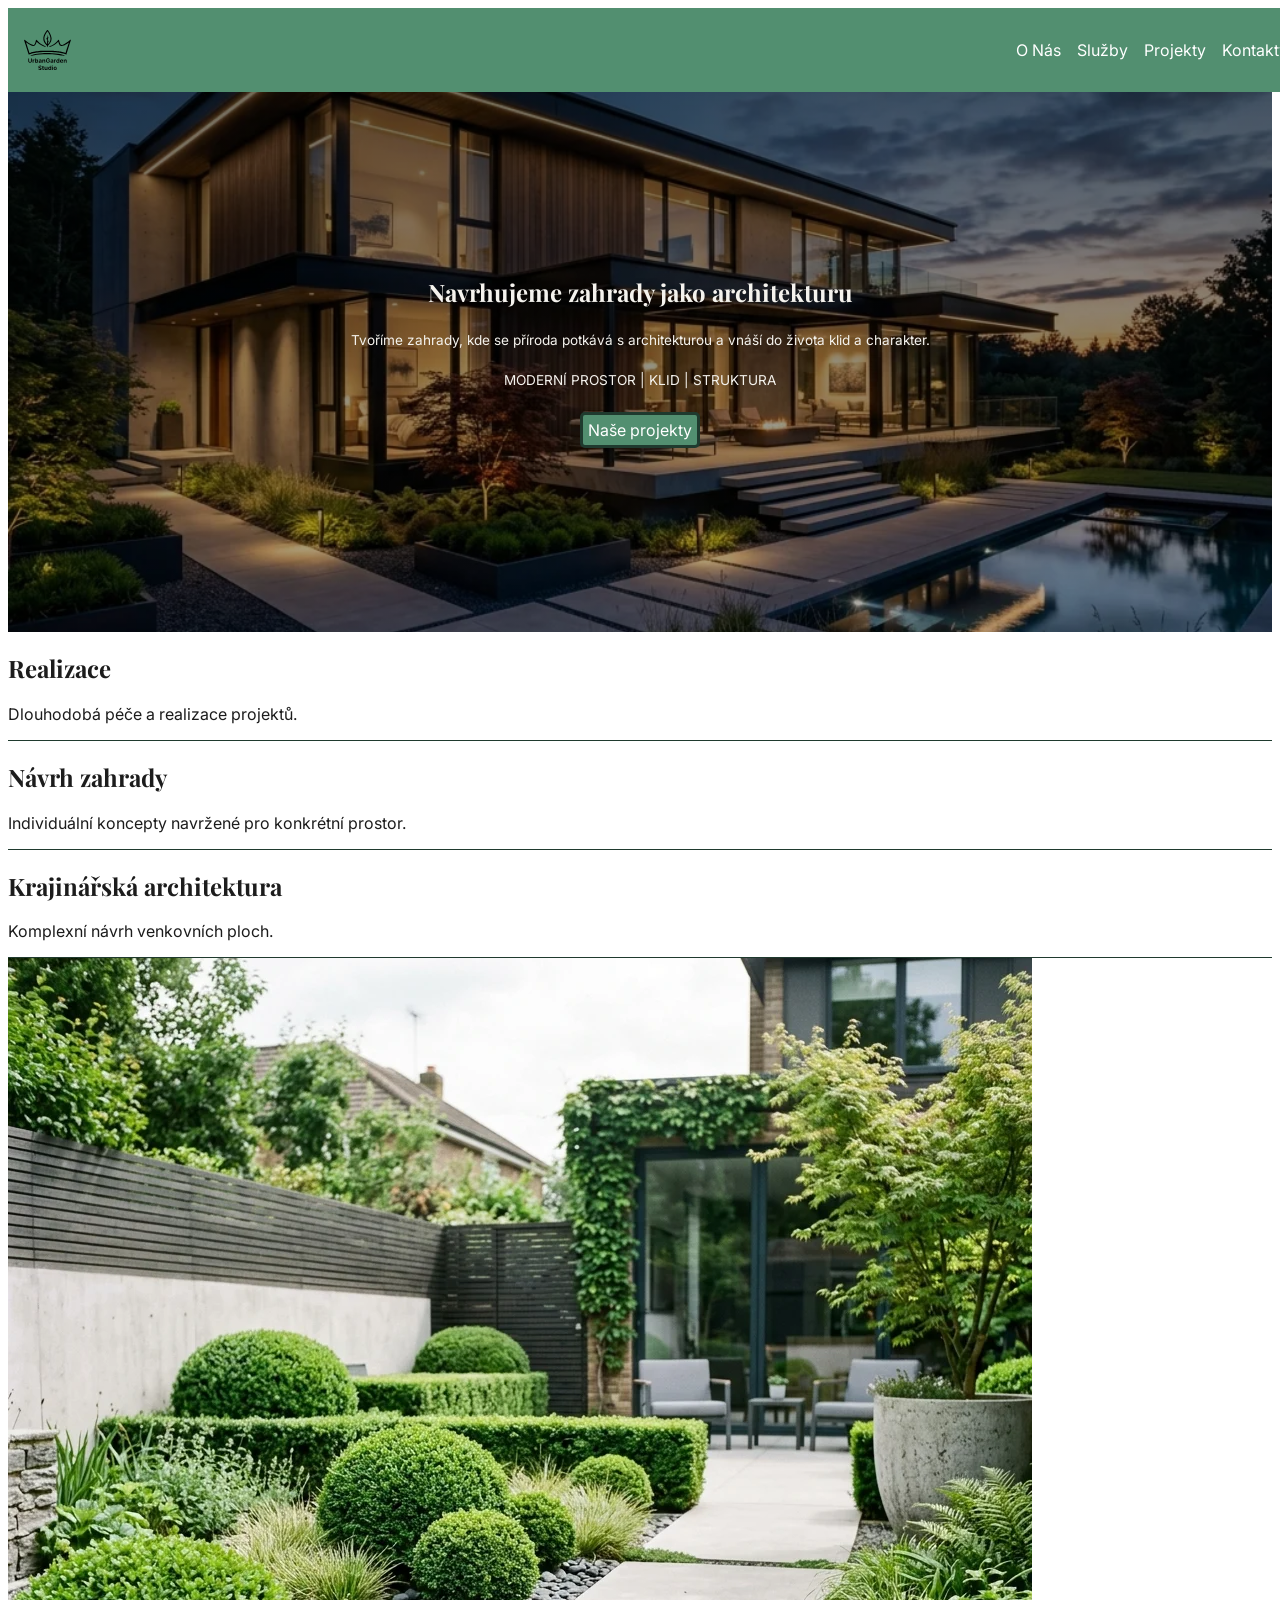
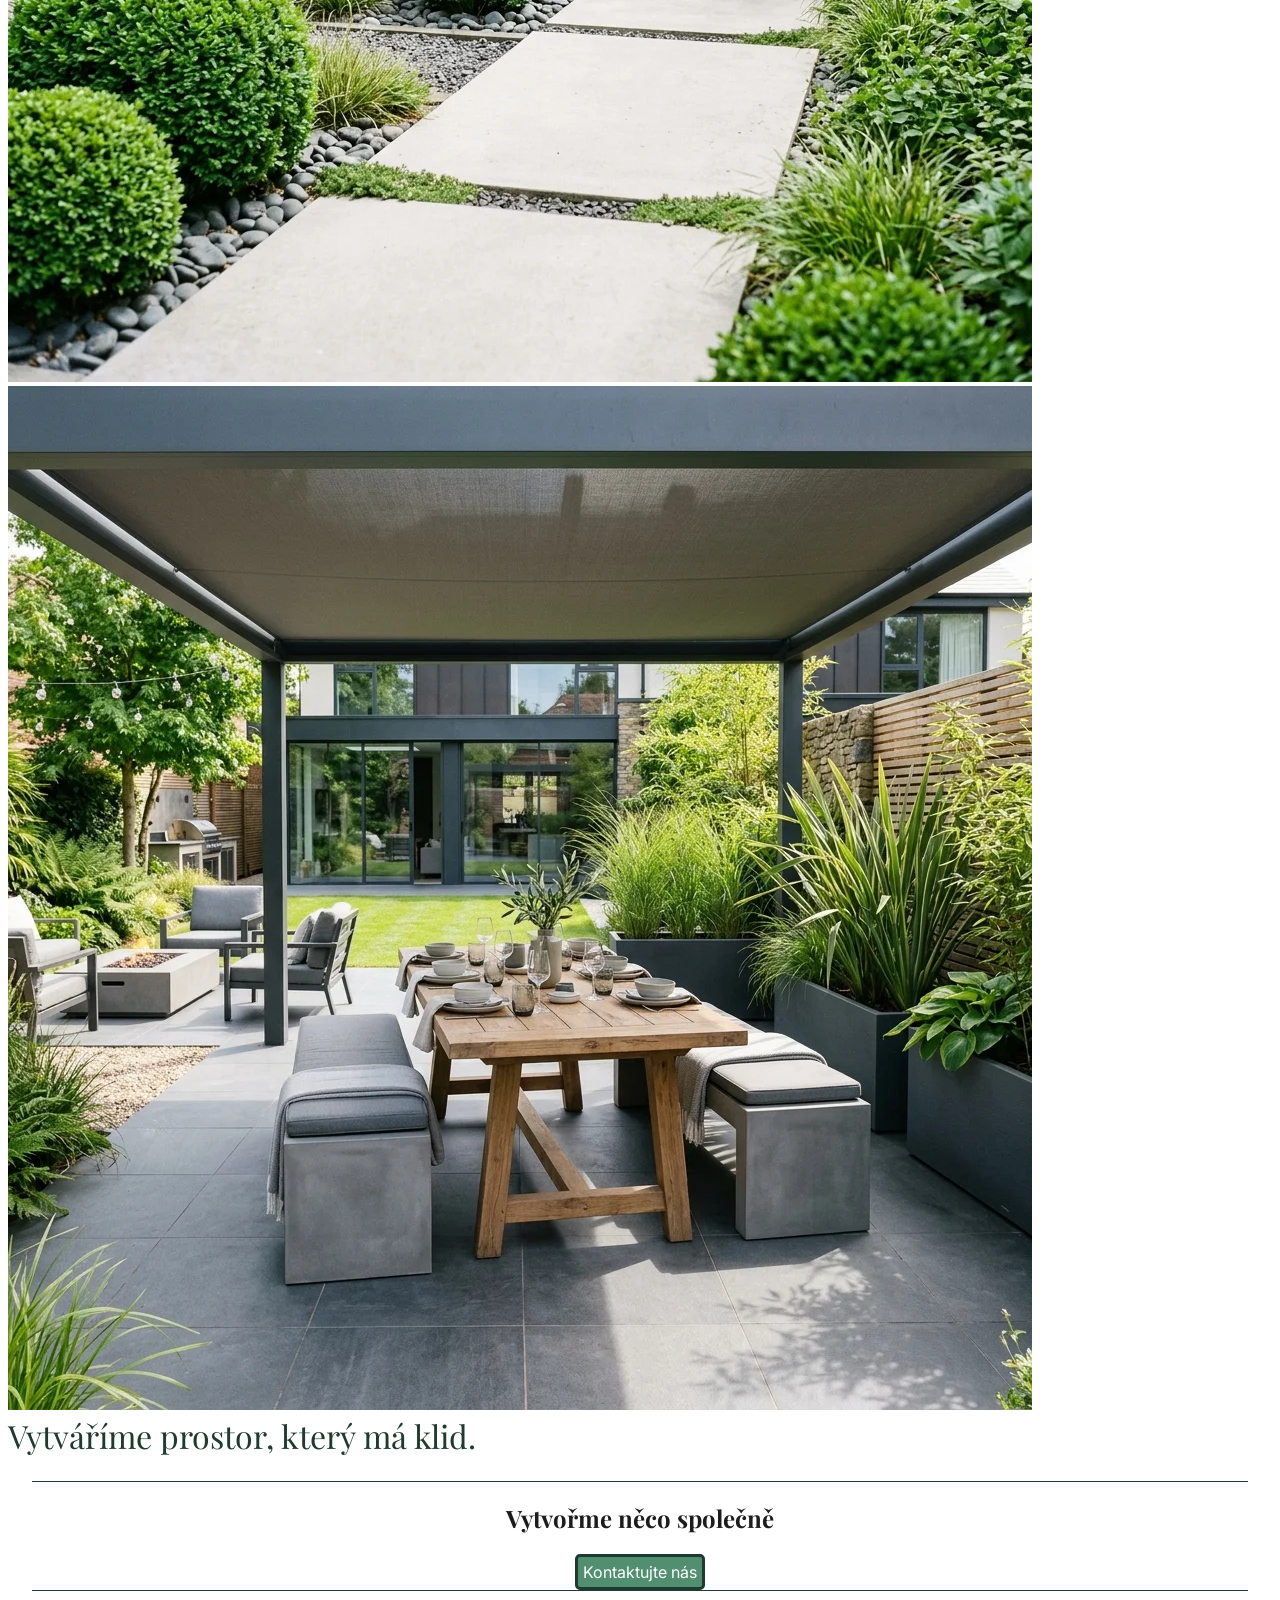
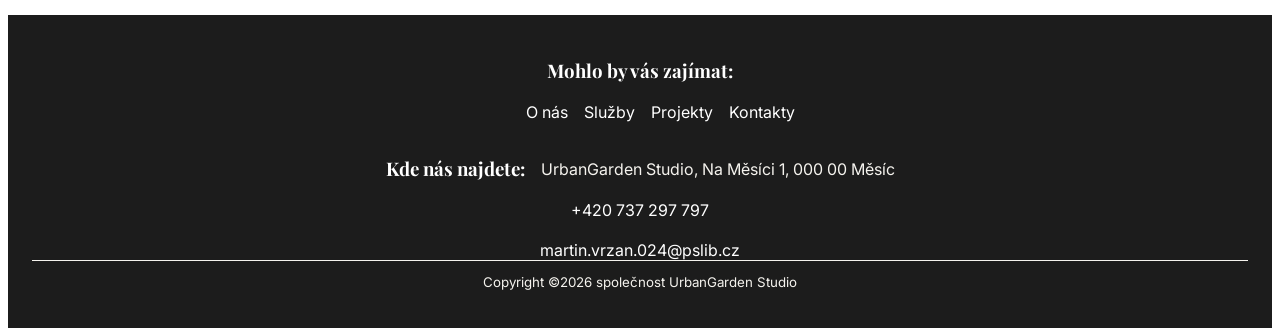
==== index.html @ 0db8d0d8 "vektor logo...bruh" ====
<!DOCTYPE html>
<html lang="cs">

<head>
    <meta charset="UTF-8">
    <meta name="viewport" content="width=device-width, initial-scale=1.0">
    <title>Home-UrbanGarden</title>
    <link rel="icon" type="image/png" href="./favicon/favicon-96x96.png" sizes="96x96" />
    <link rel="icon" type="image/svg+xml" href="./favicon/favicon.svg" />
    <link rel="shortcut icon" href="./favicon/favicon.ico" />
    <link rel="apple-touch-icon" sizes="180x180" href="./favicon/apple-touch-icon.png" />
    <link rel="manifest" href="./favicon/site.webmanifest" />
    <link rel="stylesheet" href="CSS/normalize.css">
    <link rel="stylesheet" href="CSS/styles.css">
    <link rel="stylesheet" href="CSS/componets.css">
    <link rel="stylesheet" href="CSS/layout.css">
</head>

<body>
    <header class="header">
        <div class="ikona__obal">
            <a href="index.html"><img class="header__ikona" src="imgs/logo.svg" alt="ikona domů"></a>
        </div>
        <nav class="navigace">
            <button class="navigace__burger" aria-label="Otevřít menu" aria-expanded="false">
                <span class="navigace__cara"></span>
                <span class="navigace__cara"></span>
                <span class="navigace__cara"></span>
            </button>
            <menu class="menu">
                <li class="item"><a href="onas.html">O Nás</a></li>
                <li class="item"><a href="sluzby.html">Služby</a></li>
                <li class="item"><a href="projekty.html">Projekty</a></li>
                <li class="item"><a href="kontakty.html">Kontakty</a></li>
            </menu>
        </nav>
    </header>

    <main>
        <section class="hero">
            <img class="hero__img" src="imgs/hero_home.webp" alt="moderní zahrada">
            <div class="hero__obsah">
                <h1>Navrhujeme zahrady jako architekturu</h1>
                <p>Tvoříme zahrady, kde se příroda potkává s architekturou a vnáší do života klid a charakter.</p>
                <p>MODERNÍ PROSTOR | KLID | STRUKTURA</p>
                <a class="btn-primary" href="projekty.html">Naše projekty</a>
            </div>
        </section>
        <section>
            <div>
                <h2>Realizace</h2>
                <p>Dlouhodobá péče a realizace projektů.</p>
                <span class="divider2"></span>
            </div>
            <div>
                <h2>Návrh zahrady</h2>
                <p>Individuální koncepty navržené pro konkrétní prostor.</p>
                <span class="divider2"></span>
            </div>
            <div>
                <h2>Krajinářská architektura</h2>
                <p>Komplexní návrh venkovních ploch.</p>
                <span class="divider2"></span>
            </div>
            <div><img src="imgs/garden_hedges.webp" alt="keříky"><img src="imgs/garden_patio.webp" alt="patio"></div>
            <cite class="citace">Vytváříme prostor, který má klid.</cite>
        </section>
        <section class="nabidka__sekce">
            <div class="nabidka__obal">
                <span class="divider2"></span>
                <h2 class="nabidka__nadpis">Vytvořme něco společně</h2>
                <a class="btn-primary" href="kontakty.html">Kontaktujte nás</a>
                <span class="divider2"></span>
            </div>
        </section>
    </main>

    <footer class="footer">
        <div class="footer__obal">
            <div class="footer__zajimavosti">
                <h3 class="footer__nadpis">Mohlo by vás zajímat:</h3>
                <ul class="footer__menu">
                    <li><a href="onas.html">O nás</a></li>
                    <li><a href="sluzby.html">Služby</a></li>
                    <li><a href="projekty.html">Projekty</a></li>
                    <li><a href="kontakty.html">Kontakty</a></li>
                </ul>
            </div>
            <div class="footer__adresa">
                <h3 class="footer__nadpis">Kde nás najdete:</h3>
                <span>UrbanGarden Studio, Na Měsíci 1, 000 00 Měsíc</span>
            </div>
            <div class="footer__kontakt">
                <span class="cislo-email"><a href="tel:+420737297797">+420 737 297 797</a></span><br>
                <span class="cislo-email"><a href="mailto:martin.vrzan.024@pslib.cz">martin.vrzan.024@pslib.cz</a></span>
            </div>
            <span class="divider"></span>
            <small class="footer__copyright">Copyright &copy;2026 společnost UrbanGarden Studio</small>
        </div>
    </footer>
    <script src="script.js"></script>
</body>

</html>
---- CSS/styles.css ----
@layer normalize, layout, komponents;

@import url('https://fonts.googleapis.com/css2?family=Inter:wght@300;400;500;600;700&family=Playfair+Display:ital,wght@0,500;0,600;0,700;1,500&display=swap');

:root {
    --forest-green: #1F3A2E;
    --graphite-black: #1C1C1C;
    --off-white: #F5F3EE;
    --sand-beige: #D8CFC4;
    --grey-green: #528F70;
    --grey-green-hover: #417359;


    --font-heading: "Playfair Display", serif;
    --font-body: "Inter", sans-serif;
}


h1,
h2,
h3,
h4,
h5,
h6 {
    font-family: var(--font-heading);
    color: var(--graphite-black);
}

body {
    font-family: var(--font-body);
    color: var(--graphite-black);
    
}

ul,
ol,
menu {
    list-style: none;
}

a {
    text-decoration: none;
    color: white;
}
---- CSS/componets.css ----
@layer normalize, layout, komponents;

/*čudlik*/
.btn-primary {
    background-color: var(--grey-green);
    border: solid var(--forest-green);
    color: white;
    border-radius: 5px;
    padding: 5px;
    margin: auto;
}

/*nabídka*/
.nabidka__sekce {
    display: flex;
    justify-content: center;
    padding: 1.5em;
}

.nabidka__obal {
    display: flex;
    flex-direction: column;
    flex-grow: 1;
    
    justify-content: center;
}

.nabidka__nadpis{
    display: flex;
    justify-content: center;
    font-size: x-large;
}

.divider2 {
    content: "";
    display: block;
    height: 1px;
    width: auto;
    background-color: var(--forest-green);
}

/*citace*/
.citace {
    display: flex;
    justify-self: center;
    color: var(--forest-green);
    font-style: normal;
    font-family: var(--font-heading);
    font-size: xx-large;
}

/*header*/
.header {
    display: flex;
    align-items: center;
    justify-content: space-between;
    background-color: var(--grey-green);
    width: 100%;
    padding: 1em;
}

.header__ikona {
    width: 100%;
    height: 100%;
}

.ikona__obal {
    height: 2.5em;
}

.menu {
    display: flex;
    list-style: none;
    gap: 1em;
}

/*footer*/
.footer {
    display: flex;
    background-color: var(--graphite-black);
    color: white;
    justify-content: center;
}

.footer__obal {
    display: flex;
    flex-direction: column;
    flex-grow: 1;
    padding: 1.5em;
}

.footer__nadpis {
    display: flex;
    justify-content: center;
    color: white;
}

.footer__menu {
    display: flex;
    justify-content: center;
    gap: 1em;
    color: var(--off-white);
}

.footer__adresa {
    display: flex;
    align-items: center;
    justify-content: center;
    gap: 1em;
    color: var(--off-white);
}

.footer__kontakt {
    display: flex;
    align-items: center;
    flex-direction: column;
    color: var(--off-white);
}

.cislo-email {
    display: block;
}

.footer__copyright {
    display: flex;
    justify-content: center;
    padding: 1em;
    color: var(--off-white);
}

.divider {
    content: "";
    display: block;
    height: 1px;
    background-color: var(--off-white);
}

/*galerie*/
.gallery-grid {
    display: grid;
    grid-template-columns: repeat(1, 1fr);
    gap: 8px;
}

.gallery-grid__item {
    display: block;
    overflow: hidden;
    border-radius: 4px;
}

.gallery-grid__img {
    display: block;
    width: 100%;
    aspect-ratio: 1 / 1;
    object-fit: cover;
    transition: opacity 0.2s ease;
}

.gallery-grid__item:hover .gallery-grid__img {
    opacity: 0.85;
}

@media (min-width: 768px) {
    .gallery-grid {
        grid-template-columns: repeat(3, 1fr);
    }
}
---- CSS/layout.css ----
@layer normalize, layout, komponents;

/*mobil*/

/* hero */
.hero {
    position: relative;
    background-image: linear-gradient(to bottom, rgba(0, 0, 0, 0.55) 0%, rgba(0, 0, 0, 0.3) 100%), url('../imgs/hero_home.webp');
    background-size: cover;
    background-position: center;
    min-height: 60vh;
    display: flex;
    justify-content: center;
}

.hero__img {
    display: none;
}

.hero__obsah {
    display: flex;
    align-items: center;
    justify-content: center;
    flex-direction: column;
    gap: 1.5em;
}

.hero__obsah h1 {
    color: var(--off-white);
    margin: 0;
}

.hero__obsah p {
    color: var(--off-white);
    margin: 0;
    font-size: 0.85rem;
}

.hero__obsah .btn-primary {
    margin:0;
}








/* hamburger */
.navigace__burger {
    display: flex;
    flex-direction: column;
    justify-content: space-between;
    width: 1.5rem;
    height: 1.125rem;
    background: none;
    border: none;
    cursor: pointer;
    padding: 0;
    position: relative;
    z-index: 101;
}

.navigace__cara {
    display: block;
    width: 100%;
    height: 2px;
    background-color: white;
    transition: transform 0.3s ease, opacity 0.3s ease;
}

.menu {
    display: none;
    position: absolute;
    top: 100%;
    right: 0;
    left: 0;
    flex-direction: column;
    background-color: var(--grey-green);
    padding: 1em;
    gap: 1em;
    opacity: 0;
    transition: opacity 0.3s ease;
}

.navigace {
    position: relative;
}

/* otevřený stav */
.navigace--otevrena .menu {
    display: flex;
    opacity: 1;
    position: fixed;
    top: 0;
    left: 0;
    width: 100vw;
    height: 100vh;
    background-color: var(--graphite-black);
    flex-direction: column;
    align-items: center;
    justify-content: center;
    gap: 2em;
    font-size: 1.5rem;
    z-index: 100;
}

.navigace--otevrena .navigace__cara:nth-child(1) {
    transform: translateY(0.5rem) rotate(45deg);
}

.navigace--otevrena .navigace__cara:nth-child(2) {
    opacity: 0;
}

.navigace--otevrena .navigace__cara:nth-child(3) {
    transform: translateY(-0.5rem) rotate(-45deg);
}

/* desktop */
@media (min-width: 768px) {
    .navigace__burger {
        display: none;
    }

    .menu {
        display: flex;
        position: static;
        flex-direction: row;
        opacity: 1;
        padding: 0;
        background: none;
    }
}
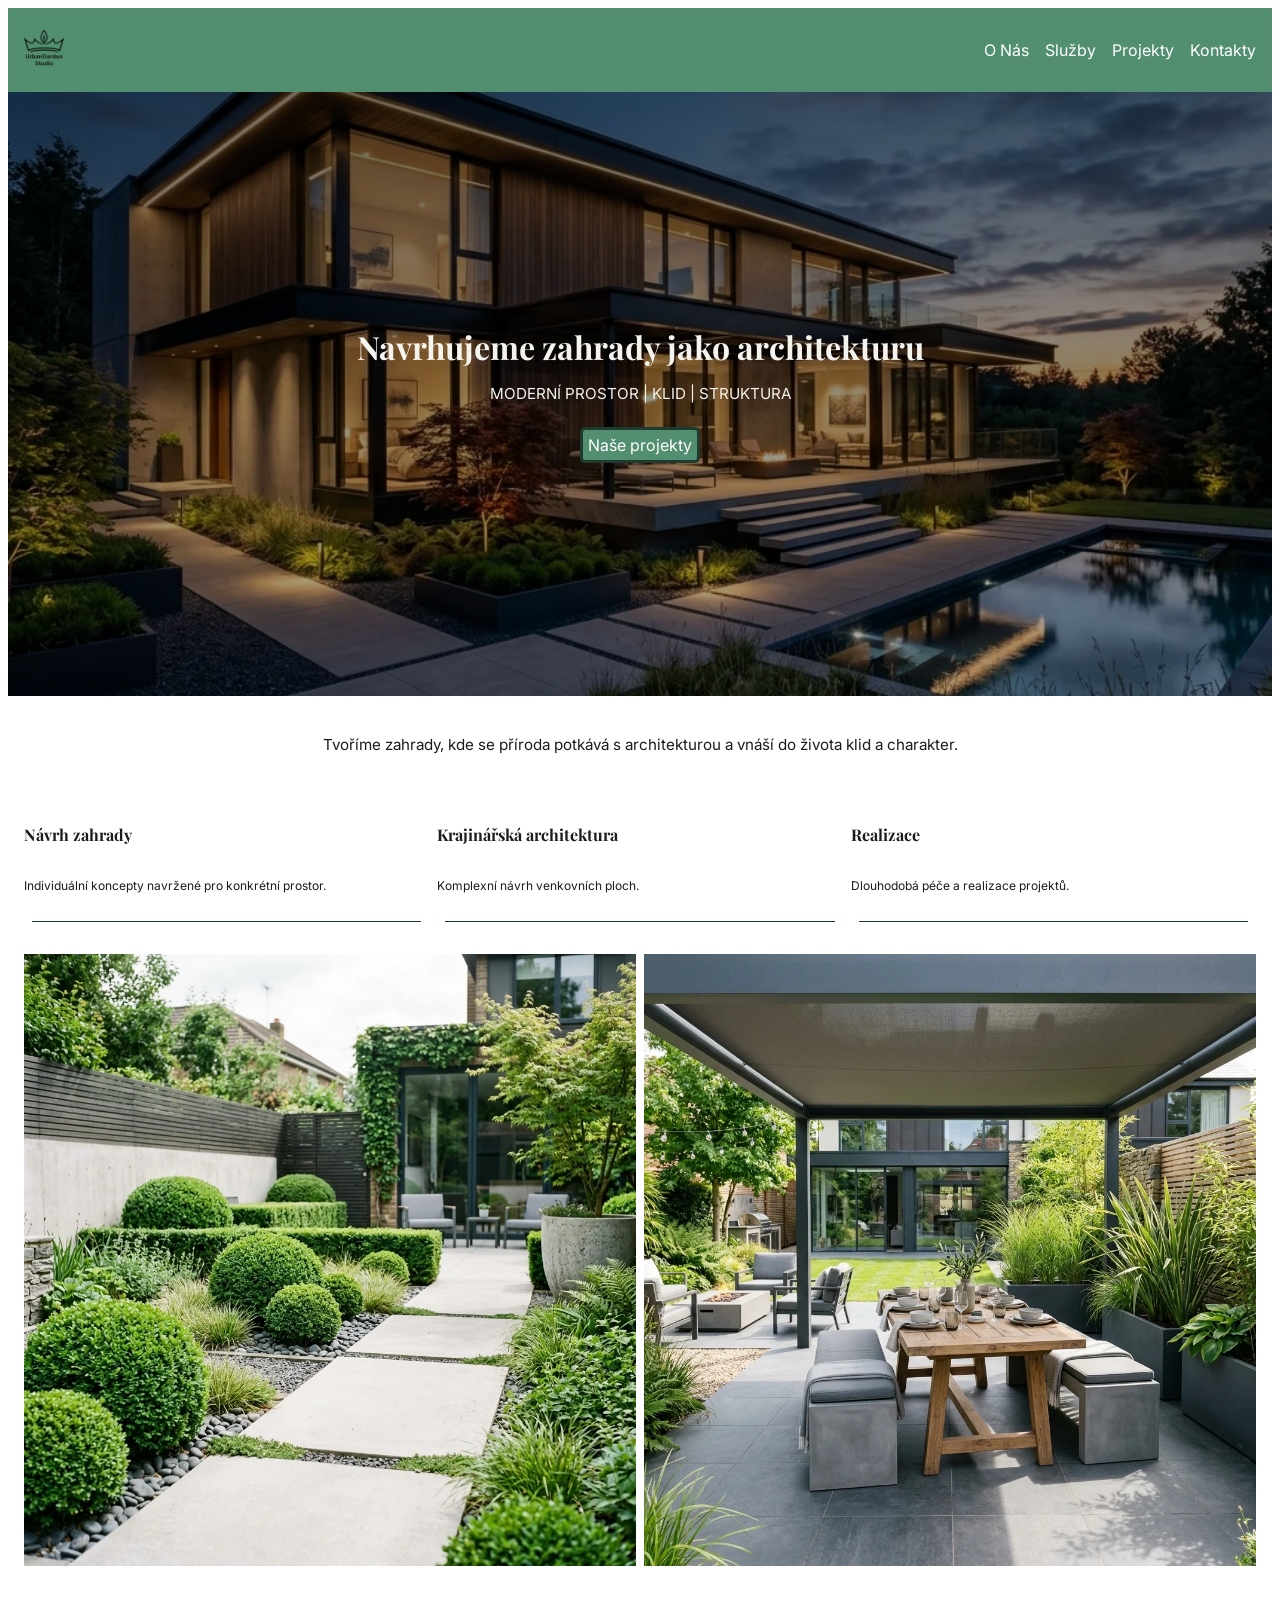
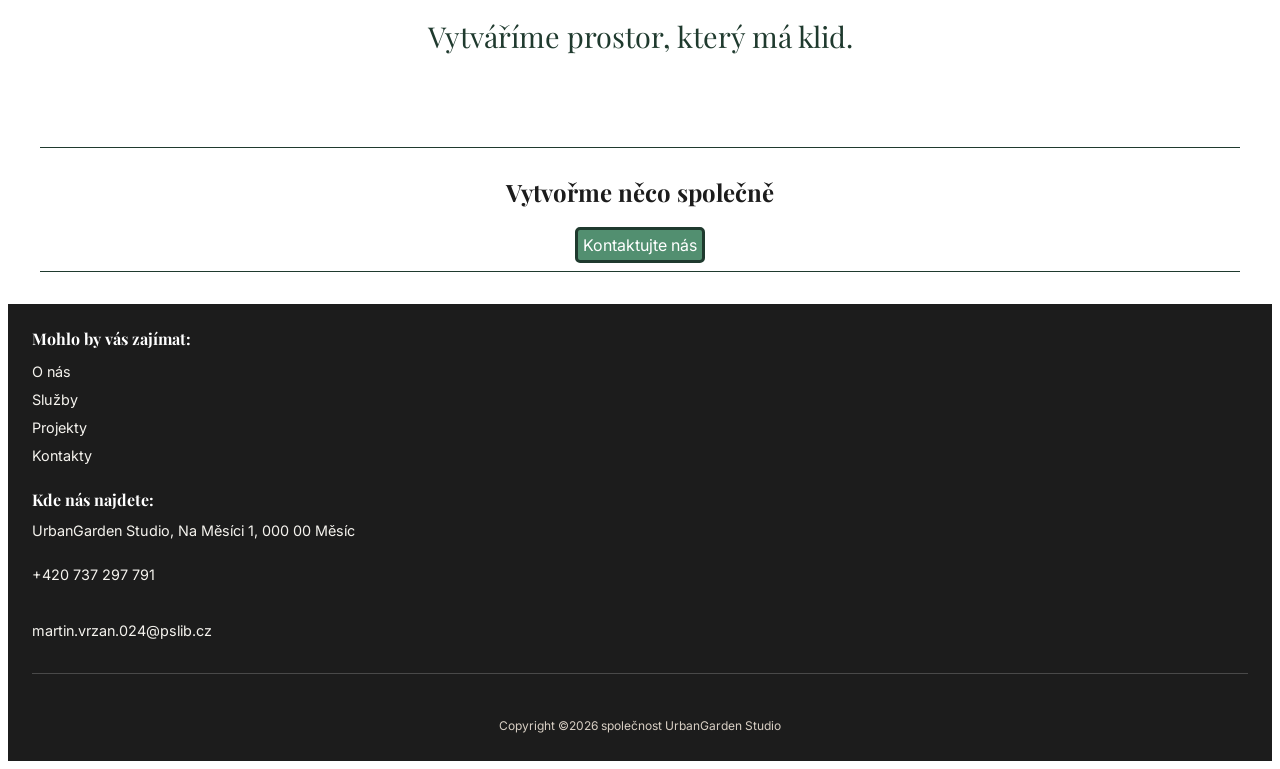
==== commit 9531f508: "achjo-mobilni layout" ====
--- a/index.html
+++ b/index.html
@@ -19,7 +19,7 @@
 <body>
     <header class="header">
         <div class="ikona__obal">
-            <a href="index.html"><img class="header__ikona" src="imgs/logo.svg" alt="ikona domů"></a>
+            <a href="index.html"><img class="header__ikona" src="favicon/favicon-96x96.png" alt="ikona domů"></a>
         </div>
         <nav class="navigace">
             <button class="navigace__burger" aria-label="Otevřít menu" aria-expanded="false">
@@ -37,32 +37,33 @@
     </header>
 
     <main>
-        <section class="hero">
+        <section class="hero hero--home">
             <img class="hero__img" src="imgs/hero_home.webp" alt="moderní zahrada">
             <div class="hero__obsah">
                 <h1>Navrhujeme zahrady jako architekturu</h1>
-                <p>Tvoříme zahrady, kde se příroda potkává s architekturou a vnáší do života klid a charakter.</p>
                 <p>MODERNÍ PROSTOR | KLID | STRUKTURA</p>
                 <a class="btn-primary" href="projekty.html">Naše projekty</a>
             </div>
         </section>
-        <section>
-            <div>
+        <p class="hero__podtext">Tvoříme zahrady, kde se příroda potkává s architekturou a vnáší do života klid a charakter.</p>
+        <section class="sluzby__sekce">
+            <div class="sluzby__karta">
+                <h2>Návrh zahrady</h2>
+                <p>Individuální koncepty navržené pro konkrétní prostor.</p>
+                <span class="divider2"></span>
+            </div>
+            <div class="sluzby__karta">
+                <h2>Krajinářská architektura</h2>
+                <p>Komplexní návrh venkovních ploch.</p>
+                <span class="divider2"></span>
+            </div>
+            <div class="sluzby__karta">
                 <h2>Realizace</h2>
                 <p>Dlouhodobá péče a realizace projektů.</p>
                 <span class="divider2"></span>
             </div>
-            <div>
-                <h2>Návrh zahrady</h2>
-                <p>Individuální koncepty navržené pro konkrétní prostor.</p>
-                <span class="divider2"></span>
-            </div>
-            <div>
-                <h2>Krajinářská architektura</h2>
-                <p>Komplexní návrh venkovních ploch.</p>
-                <span class="divider2"></span>
-            </div>
-            <div><img src="imgs/garden_hedges.webp" alt="keříky"><img src="imgs/garden_patio.webp" alt="patio"></div>
+            <div class="sluzby__obrazky"><img src="imgs/garden_hedges.webp" alt="keříky"><img
+                    src="imgs/garden_patio.webp" alt="patio"></div>
             <cite class="citace">Vytváříme prostor, který má klid.</cite>
         </section>
         <section class="nabidka__sekce">
@@ -91,7 +92,7 @@
                 <span>UrbanGarden Studio, Na Měsíci 1, 000 00 Měsíc</span>
             </div>
             <div class="footer__kontakt">
-                <span class="cislo-email"><a href="tel:+420737297797">+420 737 297 797</a></span><br>
+                <span class="cislo-email"><a href="tel:+420737297791">+420 737 297 791</a></span><br>
                 <span class="cislo-email"><a href="mailto:martin.vrzan.024@pslib.cz">martin.vrzan.024@pslib.cz</a></span>
             </div>
             <span class="divider"></span>
--- a/CSS/componets.css
+++ b/CSS/componets.css
@@ -21,7 +21,6 @@
     display: flex;
     flex-direction: column;
     flex-grow: 1;
-    
     justify-content: center;
 }
 
@@ -37,6 +36,7 @@
     height: 1px;
     width: auto;
     background-color: var(--forest-green);
+    margin: 0.5em;
 }
 
 /*citace*/
@@ -55,7 +55,6 @@
     align-items: center;
     justify-content: space-between;
     background-color: var(--grey-green);
-    width: 100%;
     padding: 1em;
 }
 
--- a/CSS/layout.css
+++ b/CSS/layout.css
@@ -1,65 +1,19 @@
 @layer normalize, layout, komponents;
-
-/*mobil*/
-
-/* hero */
-.hero {
-    position: relative;
-    background-image: linear-gradient(to bottom, rgba(0, 0, 0, 0.55) 0%, rgba(0, 0, 0, 0.3) 100%), url('../imgs/hero_home.webp');
-    background-size: cover;
-    background-position: center;
-    min-height: 60vh;
-    display: flex;
-    justify-content: center;
-}
-
-.hero__img {
-    display: none;
-}
-
-.hero__obsah {
-    display: flex;
-    align-items: center;
-    justify-content: center;
-    flex-direction: column;
-    gap: 1.5em;
-}
-
-.hero__obsah h1 {
-    color: var(--off-white);
-    margin: 0;
-}
-
-.hero__obsah p {
-    color: var(--off-white);
-    margin: 0;
-    font-size: 0.85rem;
-}
-
-.hero__obsah .btn-primary {
-    margin:0;
-}
-
-
-
-
-
-
-
 
 /* hamburger */
 .navigace__burger {
     display: flex;
     flex-direction: column;
     justify-content: space-between;
-    width: 1.5rem;
-    height: 1.125rem;
+    width: 24px;
+    height: 18px;
     background: none;
     border: none;
     cursor: pointer;
     padding: 0;
     position: relative;
     z-index: 101;
+    box-sizing: border-box;
 }
 
 .navigace__cara {
@@ -68,6 +22,7 @@
     height: 2px;
     background-color: white;
     transition: transform 0.3s ease, opacity 0.3s ease;
+    transform-origin: center;
 }
 
 .menu {
@@ -95,7 +50,7 @@
     position: fixed;
     top: 0;
     left: 0;
-    width: 100vw;
+    width: 100%;
     height: 100vh;
     background-color: var(--graphite-black);
     flex-direction: column;
@@ -107,7 +62,7 @@
 }
 
 .navigace--otevrena .navigace__cara:nth-child(1) {
-    transform: translateY(0.5rem) rotate(45deg);
+    transform: translateY(8px) rotate(45deg);
 }
 
 .navigace--otevrena .navigace__cara:nth-child(2) {
@@ -115,7 +70,357 @@
 }
 
 .navigace--otevrena .navigace__cara:nth-child(3) {
-    transform: translateY(-0.5rem) rotate(-45deg);
+    transform: translateY(-8px) rotate(-45deg);
+}
+
+/* hero */
+.hero {
+    position: relative;
+    background-size: cover;
+    background-position: center;
+    min-height: 60vh;
+    display: flex;
+    justify-content: center;
+    align-items: center;
+    text-align: center;
+    padding: 2em 1em;
+}
+
+.hero--home {
+    background-image: linear-gradient(to bottom, rgba(0, 0, 0, 0.55) 0%, rgba(0, 0, 0, 0.3) 100%), url('../imgs/hero_home.webp');
+}
+
+.hero--sluzby {
+    background-image: linear-gradient(to bottom, rgba(0, 0, 0, 0.55) 0%, rgba(0, 0, 0, 0.3) 100%), url('../imgs/leaves_banner.webp');
+}
+
+.hero__img {
+    display: none;
+}
+
+.hero__obal,
+.hero__obsah {
+    display: flex;
+    align-items: center;
+    justify-content: center;
+    flex-direction: column;
+    gap: 1em;
+    width: 100%;
+}
+
+.hero__obal h1,
+.hero__obsah h1 {
+    color: var(--off-white);
+    margin: 0;
+    font-size: 2rem;
+}
+
+.hero__obal p,
+.hero__obsah p {
+    color: var(--off-white);
+    margin: 0;
+    font-size: 0.95rem;
+}
+
+.hero__obal .btn-primary,
+.hero__obsah .btn-primary {
+    align-self: center;
+    margin: 8px auto 0 auto;
+}
+
+main > h1 {
+    padding: 1em 1.5em;
+}
+
+main > p {
+    padding: 0.5em 1.5em 1em;
+}
+
+.sluzby__sekce {
+    display: grid;
+    grid-template-columns: repeat(3, 1fr);
+    grid-template-rows: repeat(3, auto);
+    padding: 1em;
+    gap: 0.5em;
+}
+
+.sluzby__sekce h2 {
+    font-size: 1rem;
+}
+
+.sluzby__sekce p {
+    font-size: 0.75rem;
+}
+
+.sluzby__karta {
+    display: grid;
+    grid-template-rows: subgrid;
+    grid-row: span 3;
+}
+
+.sluzby__obrazky {
+    display: flex;
+    grid-column: 1 / -1;
+    gap: 8px;
+    margin-top: 1em;
+}
+
+.sluzby__obrazky img {
+    flex: 1;
+    min-width: 0;
+    aspect-ratio: 1 / 1;
+    object-fit: cover;
+}
+
+.sluzby__sekce .citace {
+    grid-column: 1 / -1;
+}
+
+.citace {
+    display: block;
+    text-align: center;
+    font-size: 1.8rem;
+    margin: 1.5em 0;
+}
+
+/* formulář */
+.kontakt__sekce {
+    padding: 1.5em;
+}
+
+
+.kontakt__popisek {
+   border-bottom: 1px solid var(--forest-green);
+   padding-bottom: 1.5em;
+}
+
+.formular {
+    display: flex;
+    flex-direction: column;
+    gap: 0.5em;
+    margin-top: 1.5em;
+}
+
+.formular__label {
+    font-weight: 600;
+    font-size: 0.9rem;
+    color: var(--graphite-black);
+    margin-top: 0.5em;
+}
+
+.formular__input,
+.formular__textarea {
+    width: 100%;
+    padding: 10px;
+    border: 1px solid black;
+    border-radius: 3px;
+    font-family: var(--font-body);
+    font-size: 0.95rem;
+    box-sizing: border-box;
+}
+
+.formular__textarea {
+    height: 120px;
+    resize: vertical;
+}
+
+.formular__odeslat {
+    align-self: flex-start;
+    padding: 8px 20px;
+    font-family: var(--font-body);
+    font-weight: 500;
+    cursor: pointer;
+    margin: 1em 0 0 0;
+}
+
+/* o nas */
+.onas__sekce {
+    display: flex;
+    flex-direction: column;
+    gap: 2em;
+    padding: 1.5em;
+}
+
+.onas__karta {
+    display: flex;
+    flex-direction: column;
+    gap: 1em;
+}
+
+.onas__karta--vize {
+    border: 4px solid var(--grey-green);
+    background-color: var(--off-white);
+    padding: 1.5em;
+    border-radius: 7px;
+    text-align: center;
+}
+
+.staty {
+    display: flex;
+    justify-content: space-around;
+    padding: 1em 0;
+    margin: 1em 0;
+}
+
+.staty__item {
+    display: flex;
+    flex-direction: column;
+    align-items: center;
+}
+
+.staty__cislo {
+    font-size: 1.5rem;
+    font-weight: bold;
+    color: var(--forest-green);
+    font-family: var(--font-heading);
+}
+
+.staty__popisek {
+    font-size: 0.75rem;
+    color: var(--graphite-black);
+    text-transform: uppercase;
+}
+
+/* kontakty */
+.kontakty__hlavni {
+    padding: 1.5em;
+    display: flex;
+    flex-direction: column;
+    gap: 1.5em;
+}
+
+.kontakty__uvod {
+    text-align: left;
+}
+
+.kontakty__udaje {
+    display: flex;
+    flex-direction: column;
+    gap: 1em;
+}
+
+.kontakty__udaj {
+    display: flex;
+    flex-direction: column;
+    gap: 0.2em;
+}
+
+.kontakty__udaj-label {
+    font-weight: bold;
+    font-size: 0.9rem;
+    color: var(--graphite-black);
+}
+
+.kontakty__udaj-hodnota,
+a.kontakty__udaj-hodnota,
+.kontakty__udaj-hodnota a {
+    font-size: 1rem;
+    color: var(--forest-green);
+    text-decoration: none;
+}
+
+/* projekty */
+.projekty__uvod {
+    padding: 1.5em;
+    text-align: center;
+}
+
+/* footer */
+.footer {
+    display: flex;
+    background-color: var(--graphite-black);
+    color: var(--off-white);
+    justify-content: center;
+    padding: 1.5em 0 1em 0;
+}
+
+.footer__obal {
+    display: flex;
+    flex-direction: column;
+    gap: 1.5em;
+    width: 100%;
+    padding: 0 1.5em;
+    box-sizing: border-box;
+}
+
+.footer__zajimavosti,
+.footer__adresa,
+.footer__kontakt {
+    display: flex;
+    flex-direction: column;
+    align-items: flex-start;
+    gap: 0.5em;
+}
+
+.footer__nadpis {
+    display: block;
+    font-size: 1rem;
+    color: white;
+    margin: 0 0 0.2em 0;
+    text-align: left;
+}
+
+.footer__menu {
+    display: flex;
+    flex-direction: column;
+    gap: 0.5em;
+    padding: 0;
+    margin: 0;
+    align-items: flex-start;
+}
+
+.footer__menu li a,
+.footer__kontakt a,
+.cislo-email a {
+    color: var(--off-white);
+    text-decoration: none;
+    font-size: 0.9rem;
+}
+
+.footer__adresa span,
+.footer__kontakt span,
+.cislo-email {
+    color: var(--off-white);
+    font-size: 0.9rem;
+    line-height: 1.4;
+}
+
+.divider {
+    display: block;
+    height: 1px;
+    background-color: rgba(255, 255, 255, 0.2);
+    margin: 0.5em 0;
+    width: 100%;
+}
+
+.footer__copyright {
+    display: block;
+    text-align: center;
+    font-size: 0.75rem;
+    color: var(--sand-beige);
+}
+
+.onas__obrazek {
+    padding:1em;
+    display: flex;
+    justify-content: center;
+}
+
+.onas__img {
+    width: 100%;
+    height: auto;
+    max-height: 250px;
+    object-fit: cover;
+    border:2px solid black;
+    border-radius: 4px;
+}
+
+.hero__podtext {
+    padding: 1.5em;
+    text-align: center;
+    font-size: 0.95rem;
+    line-height: 1.5;
+    color: var(--graphite-black);
 }
 
 /* desktop */
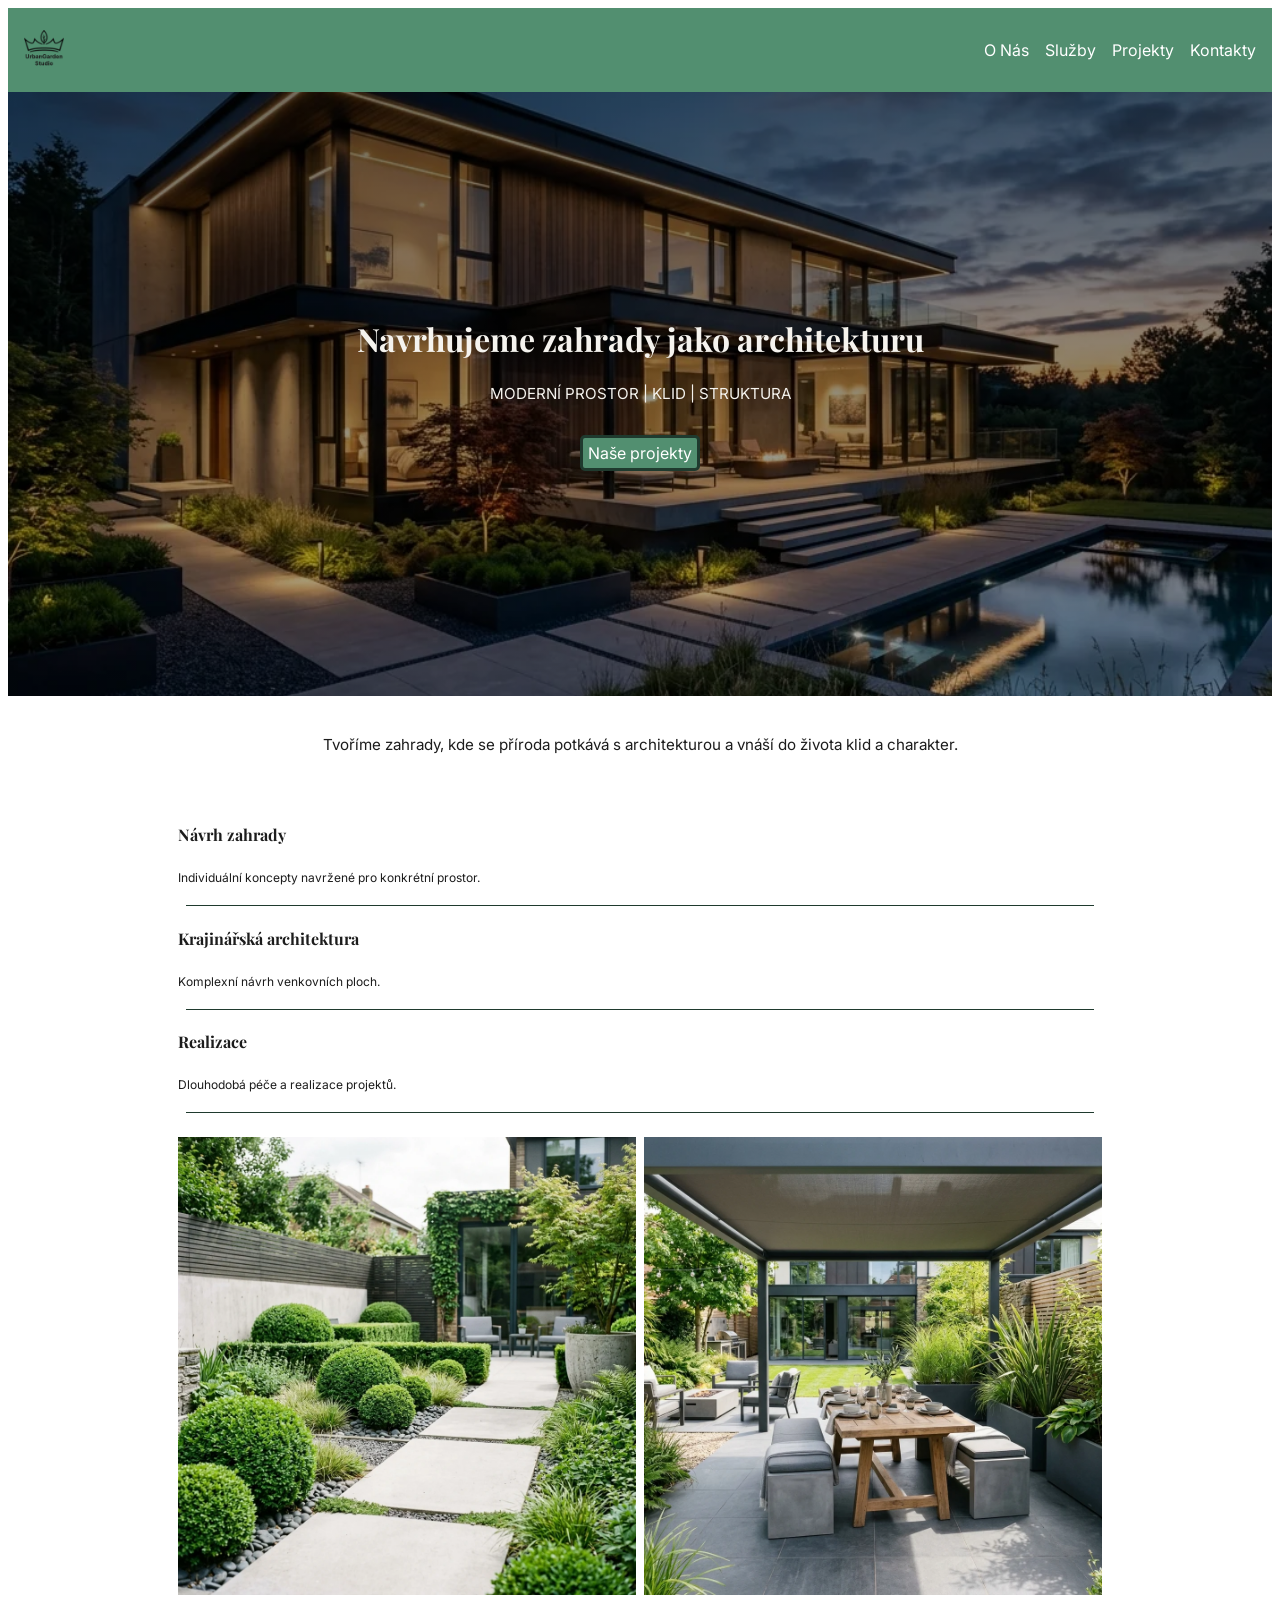
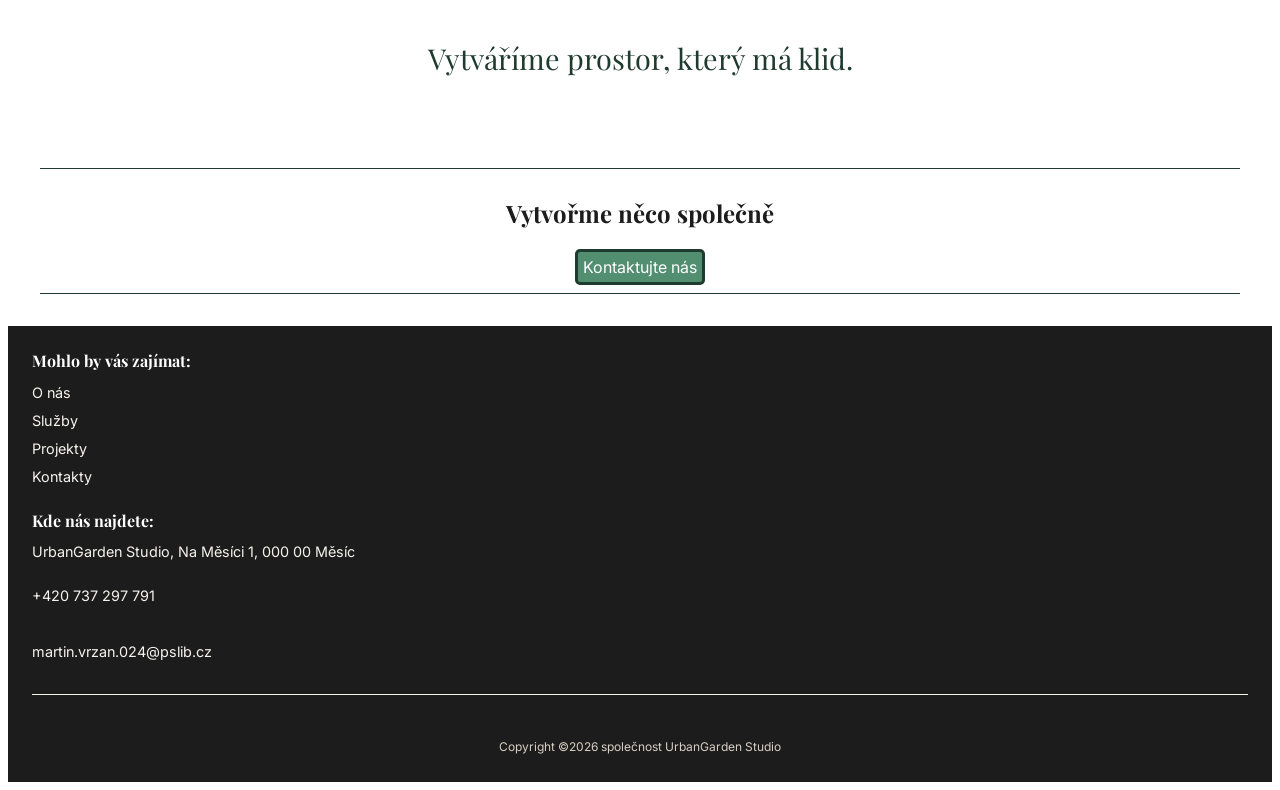
==== commit 5e95141c: "uuuff-detaily" ====
--- a/index.html
+++ b/index.html
@@ -45,7 +45,8 @@
                 <a class="btn-primary" href="projekty.html">Naše projekty</a>
             </div>
         </section>
-        <p class="hero__podtext">Tvoříme zahrady, kde se příroda potkává s architekturou a vnáší do života klid a charakter.</p>
+        <p class="hero__podtext">Tvoříme zahrady, kde se příroda potkává s architekturou a vnáší do života klid a
+            charakter.</p>
         <section class="sluzby__sekce">
             <div class="sluzby__karta">
                 <h2>Návrh zahrady</h2>
@@ -62,8 +63,8 @@
                 <p>Dlouhodobá péče a realizace projektů.</p>
                 <span class="divider2"></span>
             </div>
-            <div class="sluzby__obrazky"><img src="imgs/garden_hedges.webp" alt="keříky"><img
-                    src="imgs/garden_patio.webp" alt="patio"></div>
+            <div class="sluzby__obrazky"><img class="obrazek1" src="imgs/garden_hedges.webp" alt="keříky">
+                <img class="obrazek2" src="imgs/garden_patio.webp" alt="patio"></div>
             <cite class="citace">Vytváříme prostor, který má klid.</cite>
         </section>
         <section class="nabidka__sekce">
@@ -93,7 +94,8 @@
             </div>
             <div class="footer__kontakt">
                 <span class="cislo-email"><a href="tel:+420737297791">+420 737 297 791</a></span><br>
-                <span class="cislo-email"><a href="mailto:martin.vrzan.024@pslib.cz">martin.vrzan.024@pslib.cz</a></span>
+                <span class="cislo-email"><a
+                        href="mailto:martin.vrzan.024@pslib.cz">martin.vrzan.024@pslib.cz</a></span>
             </div>
             <span class="divider"></span>
             <small class="footer__copyright">Copyright &copy;2026 společnost UrbanGarden Studio</small>
--- a/CSS/componets.css
+++ b/CSS/componets.css
@@ -109,13 +109,6 @@
     color: var(--off-white);
 }
 
-.footer__kontakt {
-    display: flex;
-    align-items: center;
-    flex-direction: column;
-    color: var(--off-white);
-}
-
 .cislo-email {
     display: block;
 }
@@ -144,6 +137,7 @@
 .gallery-grid__item {
     display: block;
     overflow: hidden;
+    border: 2px solid var(--graphite-black);
     border-radius: 4px;
 }
 
--- a/CSS/layout.css
+++ b/CSS/layout.css
@@ -1,6 +1,6 @@
 @layer normalize, layout, komponents;
 
-/* hamburger */
+/*hamburger*/
 .navigace__burger {
     display: flex;
     flex-direction: column;
@@ -43,7 +43,7 @@
     position: relative;
 }
 
-/* otevřený stav */
+/*otevreny stav*/
 .navigace--otevrena .menu {
     display: flex;
     opacity: 1;
@@ -73,7 +73,7 @@
     transform: translateY(-8px) rotate(-45deg);
 }
 
-/* hero */
+/*hero*/
 .hero {
     position: relative;
     background-size: cover;
@@ -104,7 +104,7 @@
     align-items: center;
     justify-content: center;
     flex-direction: column;
-    gap: 1em;
+    gap: 1.5em;
     width: 100%;
 }
 
@@ -138,10 +138,10 @@
 
 .sluzby__sekce {
     display: grid;
-    grid-template-columns: repeat(3, 1fr);
+    justify-content: center;
+    grid-template-columns: repeat(1, 75%);
     grid-template-rows: repeat(3, auto);
     padding: 1em;
-    gap: 0.5em;
 }
 
 .sluzby__sekce h2 {
@@ -183,7 +183,7 @@
     margin: 1.5em 0;
 }
 
-/* formulář */
+/*formulář*/
 .kontakt__sekce {
     padding: 1.5em;
 }
@@ -212,7 +212,7 @@
 .formular__textarea {
     width: 100%;
     padding: 10px;
-    border: 1px solid black;
+    border: 1px solid var(--graphite-black);
     border-radius: 3px;
     font-family: var(--font-body);
     font-size: 0.95rem;
@@ -233,7 +233,7 @@
     margin: 1em 0 0 0;
 }
 
-/* o nas */
+/*o nas*/
 .onas__sekce {
     display: flex;
     flex-direction: column;
@@ -281,7 +281,7 @@
     text-transform: uppercase;
 }
 
-/* kontakty */
+/*kontakty*/
 .kontakty__hlavni {
     padding: 1.5em;
     display: flex;
@@ -319,13 +319,13 @@
     text-decoration: none;
 }
 
-/* projekty */
+/*projekty*/
 .projekty__uvod {
     padding: 1.5em;
     text-align: center;
 }
 
-/* footer */
+/*footer*/
 .footer {
     display: flex;
     background-color: var(--graphite-black);
@@ -388,7 +388,7 @@
 .divider {
     display: block;
     height: 1px;
-    background-color: rgba(255, 255, 255, 0.2);
+    background-color: var(--off-white);
     margin: 0.5em 0;
     width: 100%;
 }
@@ -423,7 +423,7 @@
     color: var(--graphite-black);
 }
 
-/* desktop */
+/*desktop*/
 @media (min-width: 768px) {
     .navigace__burger {
         display: none;
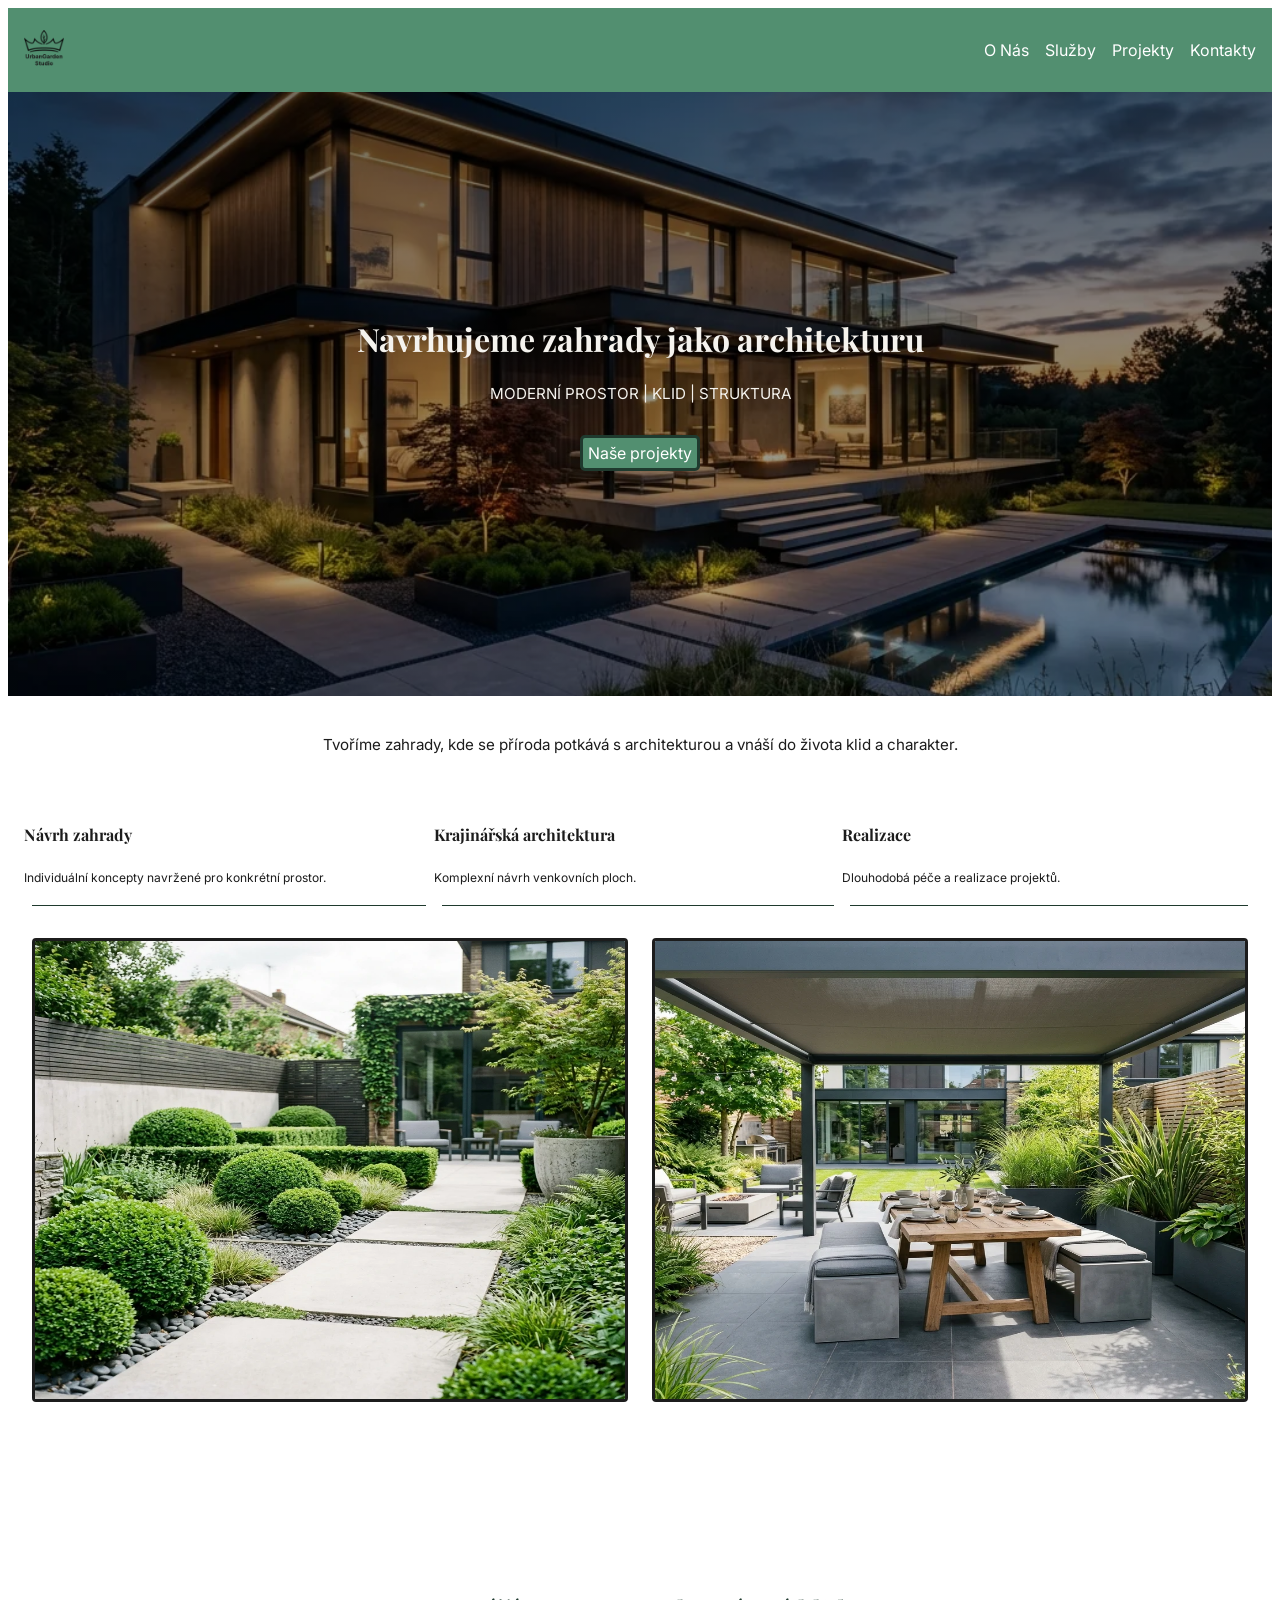
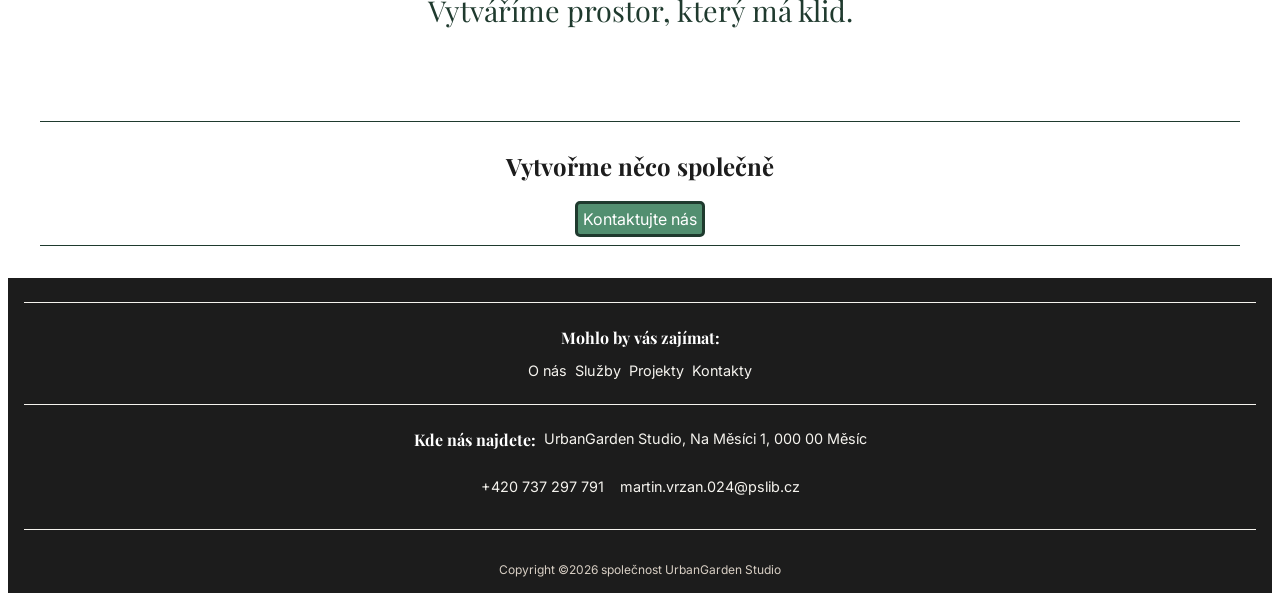
==== commit f10459b1: "bruuh-index-desktop" ====
--- a/index.html
+++ b/index.html
@@ -63,8 +63,10 @@
                 <p>Dlouhodobá péče a realizace projektů.</p>
                 <span class="divider2"></span>
             </div>
-            <div class="sluzby__obrazky"><img class="obrazek1" src="imgs/garden_hedges.webp" alt="keříky">
-                <img class="obrazek2" src="imgs/garden_patio.webp" alt="patio"></div>
+            <div class="sluzby__obrazky">
+                <div class="sluzby__obrazek-obal"><img class="obrazek" src="imgs/garden_hedges.webp" alt="keříky"></div>
+                <div class="sluzby__obrazek-obal"><img class="obrazek" src="imgs/garden_patio.webp" alt="patio"></div>
+            </div>
             <cite class="citace">Vytváříme prostor, který má klid.</cite>
         </section>
         <section class="nabidka__sekce">
--- a/CSS/styles.css
+++ b/CSS/styles.css
@@ -1,4 +1,4 @@
-@layer normalize, layout, komponents;
+@layer normalize, components, layout;
 
 @import url('https://fonts.googleapis.com/css2?family=Inter:wght@300;400;500;600;700&family=Playfair+Display:ital,wght@0,500;0,600;0,700;1,500&display=swap');
 
--- a/CSS/componets.css
+++ b/CSS/componets.css
@@ -1,4 +1,4 @@
-@layer normalize, layout, komponents;
+@layer normalize, components, layout;
 
 /*čudlik*/
 .btn-primary {
@@ -24,7 +24,7 @@
     justify-content: center;
 }
 
-.nabidka__nadpis{
+.nabidka__nadpis {
     display: flex;
     justify-content: center;
     font-size: x-large;
@@ -85,7 +85,7 @@
     display: flex;
     flex-direction: column;
     flex-grow: 1;
-    padding: 1.5em;
+    padding: 1em;
 }
 
 .footer__nadpis {
@@ -97,7 +97,7 @@
 .footer__menu {
     display: flex;
     justify-content: center;
-    gap: 1em;
+    gap: 0.5em;
     color: var(--off-white);
 }
 
@@ -105,7 +105,7 @@
     display: flex;
     align-items: center;
     justify-content: center;
-    gap: 1em;
+    gap: 0.5em;
     color: var(--off-white);
 }
 
@@ -116,7 +116,6 @@
 .footer__copyright {
     display: flex;
     justify-content: center;
-    padding: 1em;
     color: var(--off-white);
 }
 
@@ -153,8 +152,9 @@
     opacity: 0.85;
 }
 
-@media (min-width: 768px) {
+/*DESKTOP*/
+@media (min-width: 1024px) {
     .gallery-grid {
         grid-template-columns: repeat(3, 1fr);
     }
-}+}
--- a/CSS/layout.css
+++ b/CSS/layout.css
@@ -1,4 +1,4 @@
-@layer normalize, layout, komponents;
+@layer normalize, components, layout;
 
 /*hamburger*/
 .navigace__burger {
@@ -128,11 +128,11 @@
     margin: 8px auto 0 auto;
 }
 
-main > h1 {
+main>h1 {
     padding: 1em 1.5em;
 }
 
-main > p {
+main>p {
     padding: 0.5em 1.5em 1em;
 }
 
@@ -160,16 +160,22 @@
 
 .sluzby__obrazky {
     display: flex;
-    grid-column: 1 / -1;
-    gap: 8px;
+    flex-direction: column;
+    gap: 0.5em;
     margin-top: 1em;
 }
 
-.sluzby__obrazky img {
-    flex: 1;
-    min-width: 0;
-    aspect-ratio: 1 / 1;
-    object-fit: cover;
+.sluzby__obrazek-obal{
+    display: flex;
+    padding: 0.5em;
+    justify-content: center;
+}
+
+.obrazek {
+    width: 100%;
+    height: auto;
+    border: 3px solid var(--graphite-black);
+    border-radius: 4px;
 }
 
 .sluzby__sekce .citace {
@@ -190,8 +196,8 @@
 
 
 .kontakt__popisek {
-   border-bottom: 1px solid var(--forest-green);
-   padding-bottom: 1.5em;
+    border-bottom: 1px solid var(--forest-green);
+    padding-bottom: 1.5em;
 }
 
 .formular {
@@ -339,7 +345,7 @@
     flex-direction: column;
     gap: 1.5em;
     width: 100%;
-    padding: 0 1.5em;
+    padding: 0 1em;
     box-sizing: border-box;
 }
 
@@ -349,7 +355,6 @@
     display: flex;
     flex-direction: column;
     align-items: flex-start;
-    gap: 0.5em;
 }
 
 .footer__nadpis {
@@ -401,7 +406,7 @@
 }
 
 .onas__obrazek {
-    padding:1em;
+    padding: 1em;
     display: flex;
     justify-content: center;
 }
@@ -411,7 +416,7 @@
     height: auto;
     max-height: 250px;
     object-fit: cover;
-    border:2px solid black;
+    border: 2px solid black;
     border-radius: 4px;
 }
 
@@ -424,7 +429,7 @@
 }
 
 /*desktop*/
-@media (min-width: 768px) {
+@media (min-width: 1024px) {
     .navigace__burger {
         display: none;
     }
@@ -437,4 +442,46 @@
         padding: 0;
         background: none;
     }
+
+    /*sluzby sekce*/
+    .sluzby__sekce{
+        grid-template-columns: repeat(3, auto);
+    }
+
+    .sluzby__obrazky{
+        flex-direction: row;
+        grid-column: 1/-1;
+        justify-content: center;
+    }
+
+    .sluzby__obrazek-obal{
+        max-width: 650px;
+        height: 75%;
+    }
+
+    /*footer*/
+    .footer__zajimavosti {
+        display: flex;
+        flex-direction: column;
+        align-items: center;
+        gap: 0.5em;
+        border-top: 1px solid var(--off-white);
+        border-bottom: 1px solid var(--off-white);
+        padding: 1.5em;
+    }
+
+    .footer__menu {
+        flex-direction: row;
+    }
+
+    .footer__adresa {
+        flex-direction: row;
+    }
+
+    .footer__kontakt {
+        flex-direction: row;
+        justify-content: center;
+        gap: 0.5em;
+    }
+
 }
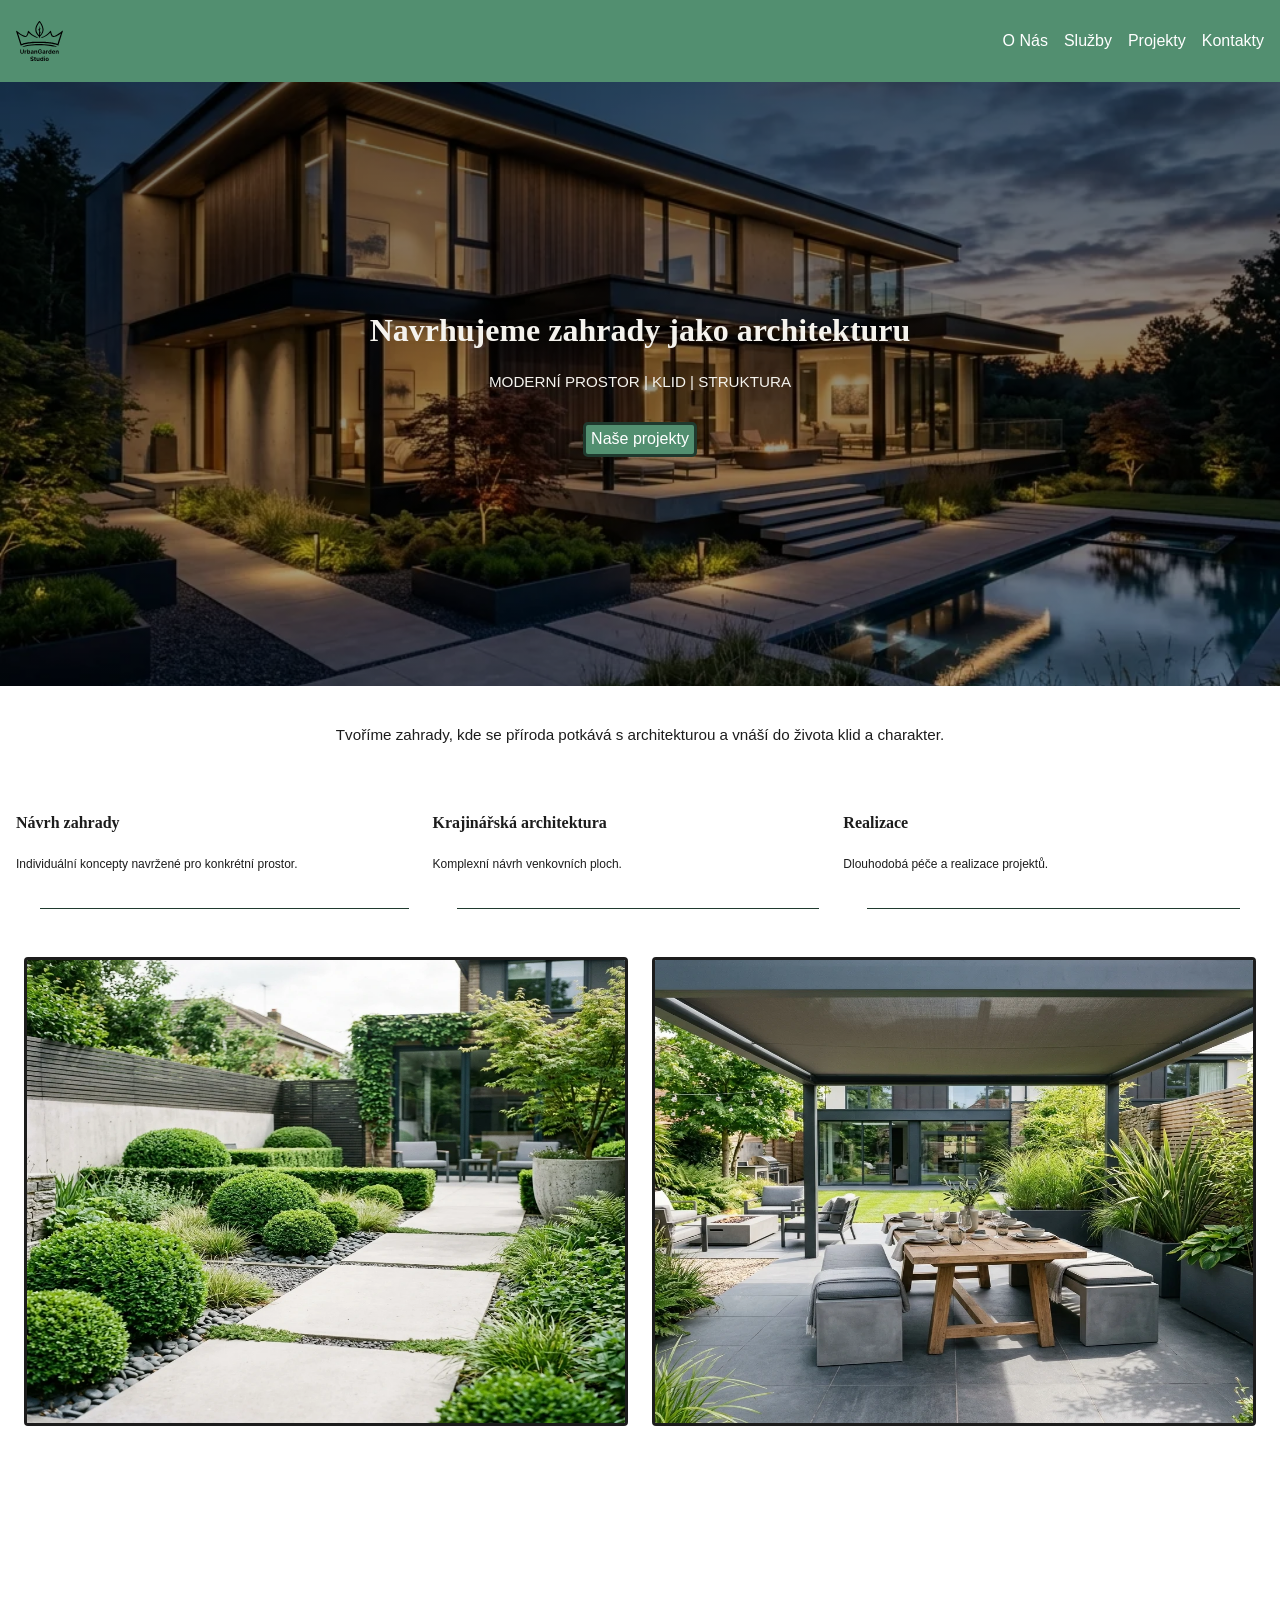
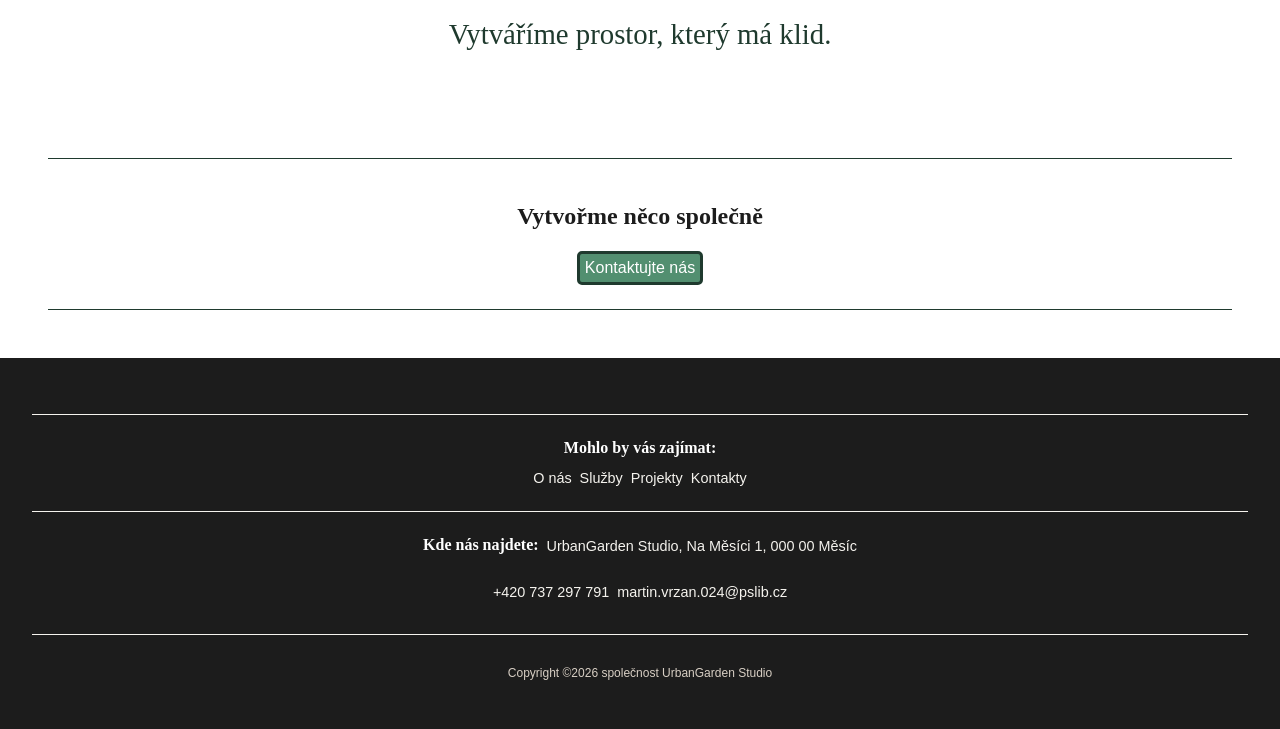
==== commit e586a110: "upravy dle pana haliře" ====
--- a/index.html
+++ b/index.html
@@ -10,16 +10,13 @@
     <link rel="shortcut icon" href="./favicon/favicon.ico" />
     <link rel="apple-touch-icon" sizes="180x180" href="./favicon/apple-touch-icon.png" />
     <link rel="manifest" href="./favicon/site.webmanifest" />
-    <link rel="stylesheet" href="CSS/normalize.css">
-    <link rel="stylesheet" href="CSS/styles.css">
-    <link rel="stylesheet" href="CSS/componets.css">
-    <link rel="stylesheet" href="CSS/layout.css">
+    <link rel="stylesheet" href="CSS/main.css">
 </head>
 
 <body>
     <header class="header">
         <div class="ikona__obal">
-            <a href="index.html"><img class="header__ikona" src="favicon/favicon-96x96.png" alt="ikona domů"></a>
+            <a href="index.html"><img class="header__ikona" src="imgs/logo.svg" alt="ikona domů"></a>
         </div>
         <nav class="navigace">
             <button class="navigace__burger" aria-label="Otevřít menu" aria-expanded="false">
@@ -83,19 +80,19 @@
         <div class="footer__obal">
             <div class="footer__zajimavosti">
                 <h3 class="footer__nadpis">Mohlo by vás zajímat:</h3>
-                <ul class="footer__menu">
+                <menu class="footer__menu">
                     <li><a href="onas.html">O nás</a></li>
                     <li><a href="sluzby.html">Služby</a></li>
                     <li><a href="projekty.html">Projekty</a></li>
                     <li><a href="kontakty.html">Kontakty</a></li>
-                </ul>
+                </menu>
             </div>
             <div class="footer__adresa">
                 <h3 class="footer__nadpis">Kde nás najdete:</h3>
                 <span>UrbanGarden Studio, Na Měsíci 1, 000 00 Měsíc</span>
             </div>
             <div class="footer__kontakt">
-                <span class="cislo-email"><a href="tel:+420737297791">+420 737 297 791</a></span><br>
+                <span class="cislo-email"><a href="tel:+420737297791">+420 737 297 791</a></span>
                 <span class="cislo-email"><a
                         href="mailto:martin.vrzan.024@pslib.cz">martin.vrzan.024@pslib.cz</a></span>
             </div>
--- a/CSS/main.css
+++ b/CSS/main.css
@@ -0,0 +1,6 @@
+@layer normalize, styles, components, layout;
+
+@import url('normalize.css') layer(normalize);
+@import url('styles.css') layer(styles);
+@import url('componets.css') layer(components);
+@import url('layout.css') layer(layout);
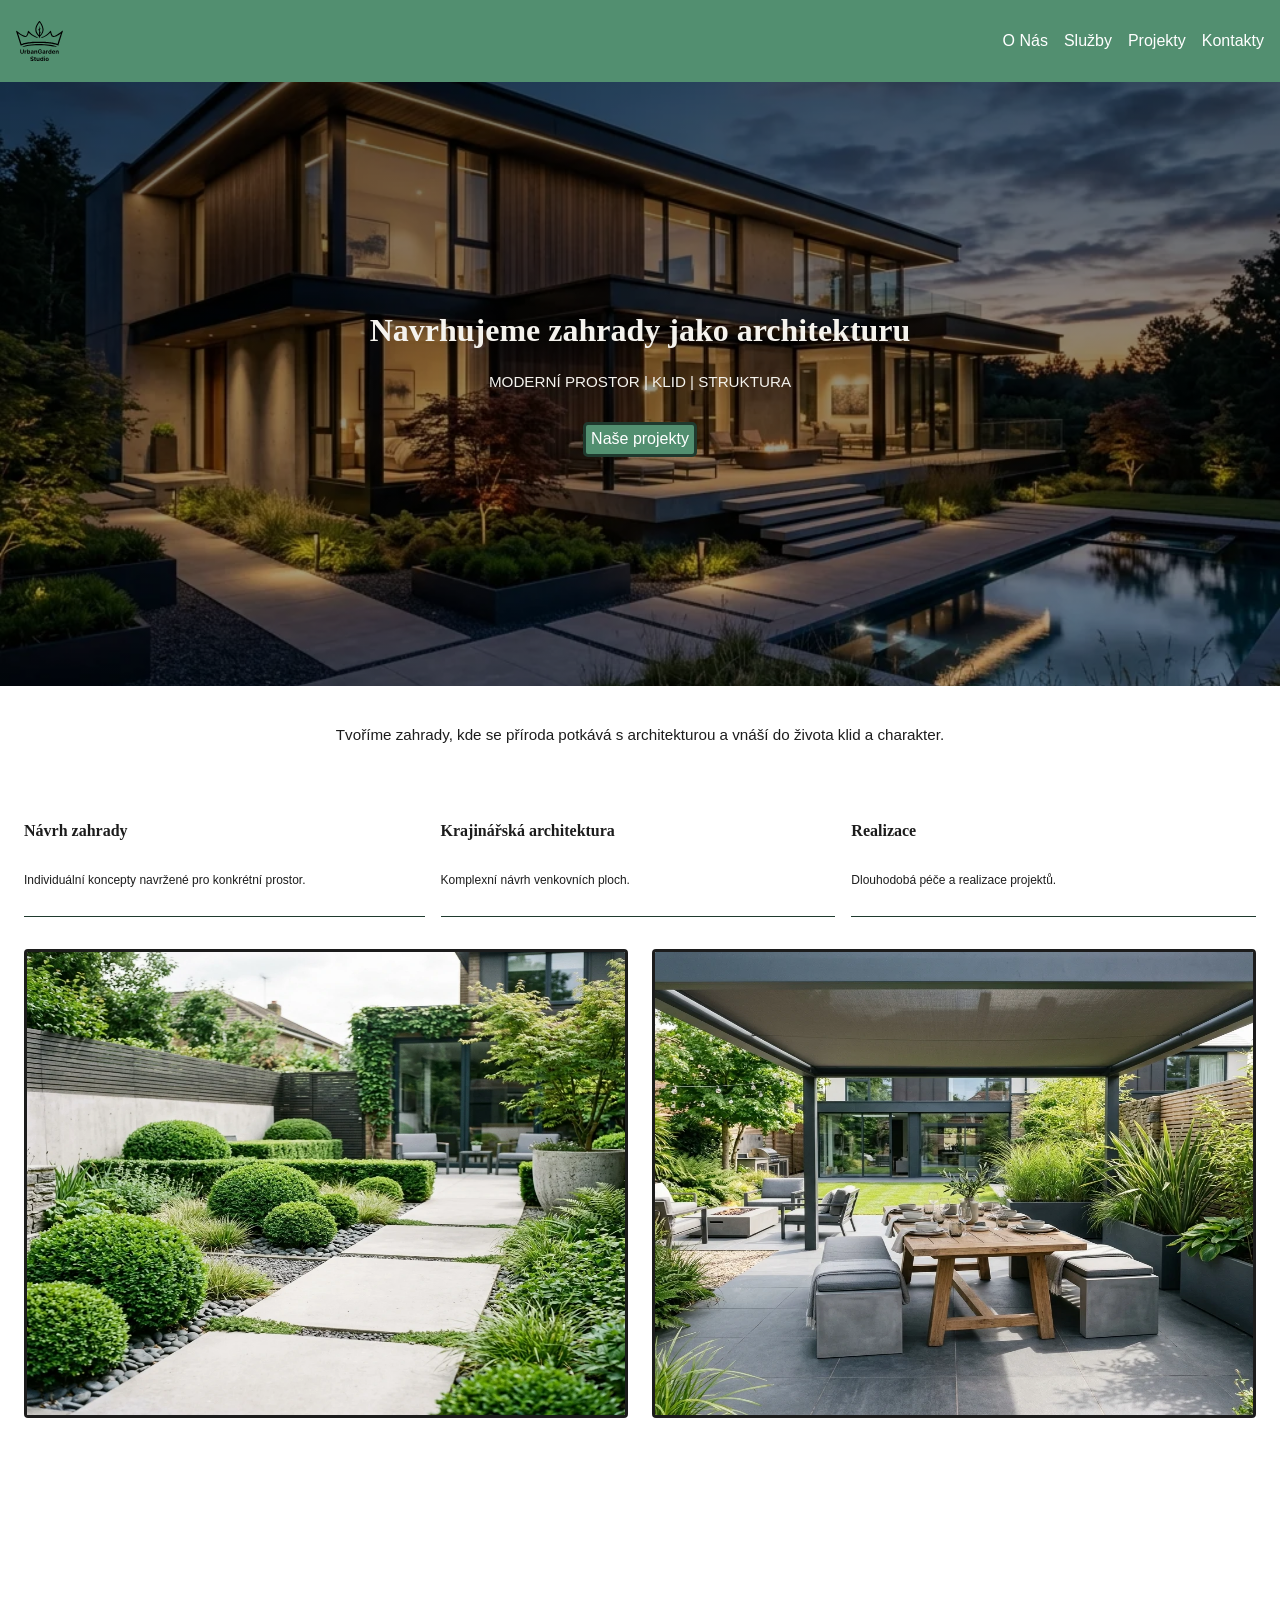
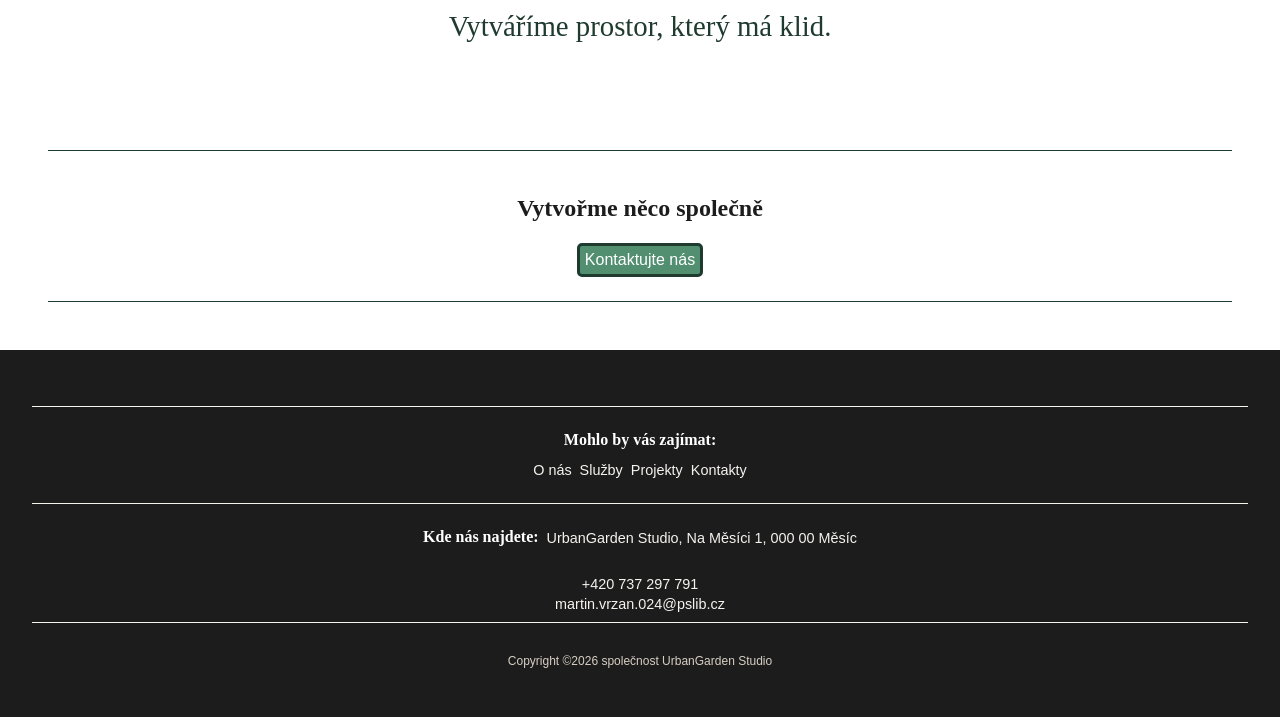
==== commit 7157a0c9: "odstraneni divideru" ====
--- a/index.html
+++ b/index.html
@@ -48,17 +48,14 @@
             <div class="sluzby__karta">
                 <h2>Návrh zahrady</h2>
                 <p>Individuální koncepty navržené pro konkrétní prostor.</p>
-                <span class="divider2"></span>
             </div>
             <div class="sluzby__karta">
                 <h2>Krajinářská architektura</h2>
                 <p>Komplexní návrh venkovních ploch.</p>
-                <span class="divider2"></span>
             </div>
             <div class="sluzby__karta">
                 <h2>Realizace</h2>
                 <p>Dlouhodobá péče a realizace projektů.</p>
-                <span class="divider2"></span>
             </div>
             <div class="sluzby__obrazky">
                 <div class="sluzby__obrazek-obal"><img class="obrazek" src="imgs/garden_hedges.webp" alt="keříky"></div>
@@ -68,10 +65,8 @@
         </section>
         <section class="nabidka__sekce">
             <div class="nabidka__obal">
-                <span class="divider2"></span>
                 <h2 class="nabidka__nadpis">Vytvořme něco společně</h2>
                 <a class="btn-primary" href="kontakty.html">Kontaktujte nás</a>
-                <span class="divider2"></span>
             </div>
         </section>
     </main>
@@ -96,7 +91,6 @@
                 <span class="cislo-email"><a
                         href="mailto:martin.vrzan.024@pslib.cz">martin.vrzan.024@pslib.cz</a></span>
             </div>
-            <span class="divider"></span>
             <small class="footer__copyright">Copyright &copy;2026 společnost UrbanGarden Studio</small>
         </div>
     </footer>
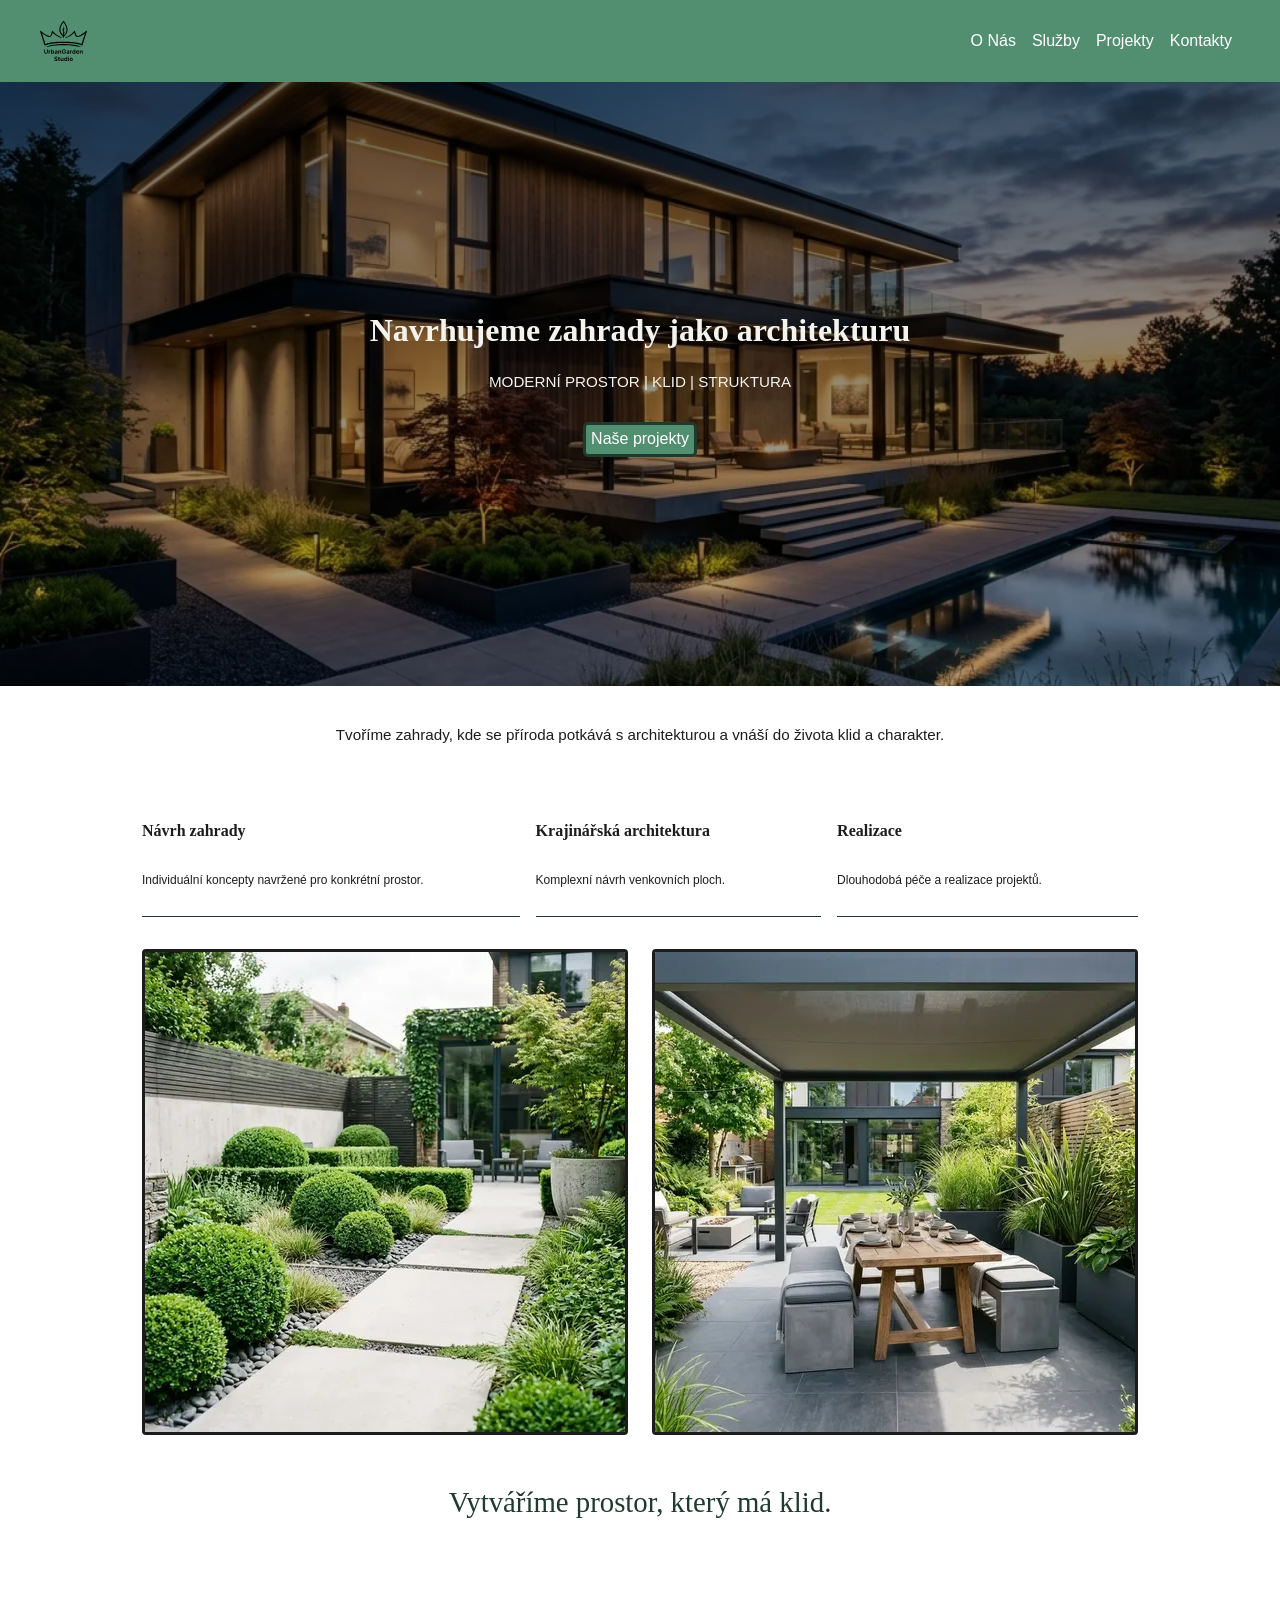
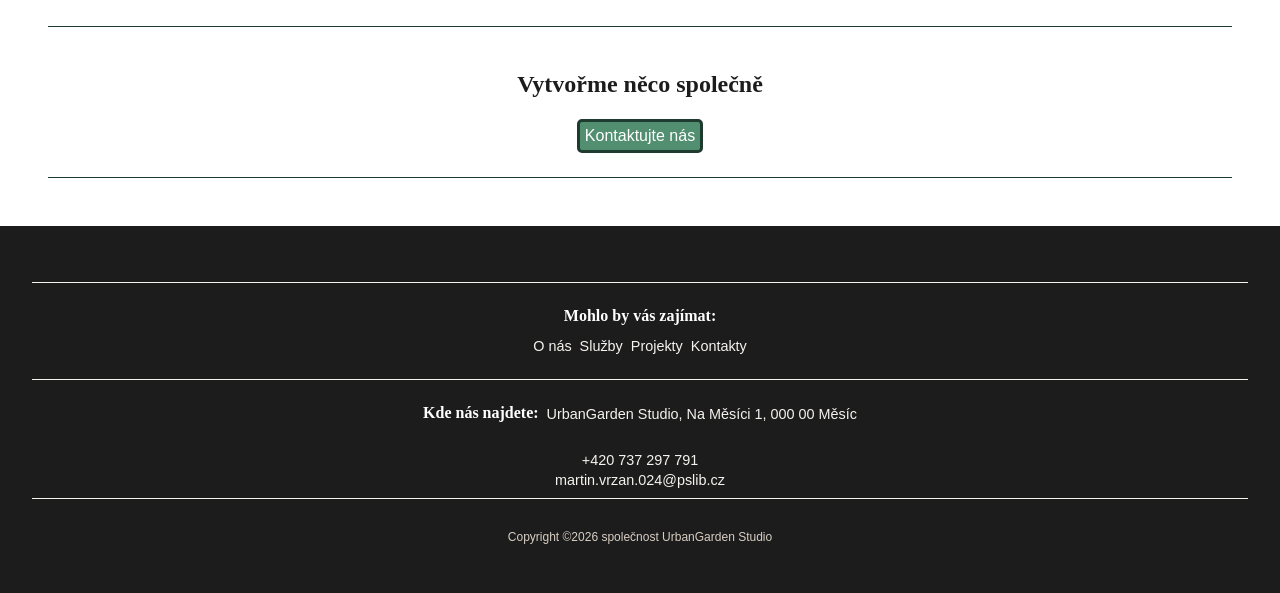
==== commit 09ad5d73: "optimalizace obrazku" ====
--- a/index.html
+++ b/index.html
@@ -58,8 +58,8 @@
                 <p>Dlouhodobá péče a realizace projektů.</p>
             </div>
             <div class="sluzby__obrazky">
-                <div class="sluzby__obrazek-obal"><img class="obrazek" src="imgs/garden_hedges.webp" alt="keříky"></div>
-                <div class="sluzby__obrazek-obal"><img class="obrazek" src="imgs/garden_patio.webp" alt="patio"></div>
+                <div class="sluzby__obrazek-obal"><img class="obrazek" src="imgs/garden_hedges-nahled.webp" alt="keříky"></div>
+                <div class="sluzby__obrazek-obal"><img class="obrazek" src="imgs/garden_patio-nahled.webp" alt="patio"></div>
             </div>
             <cite class="citace">Vytváříme prostor, který má klid.</cite>
         </section>
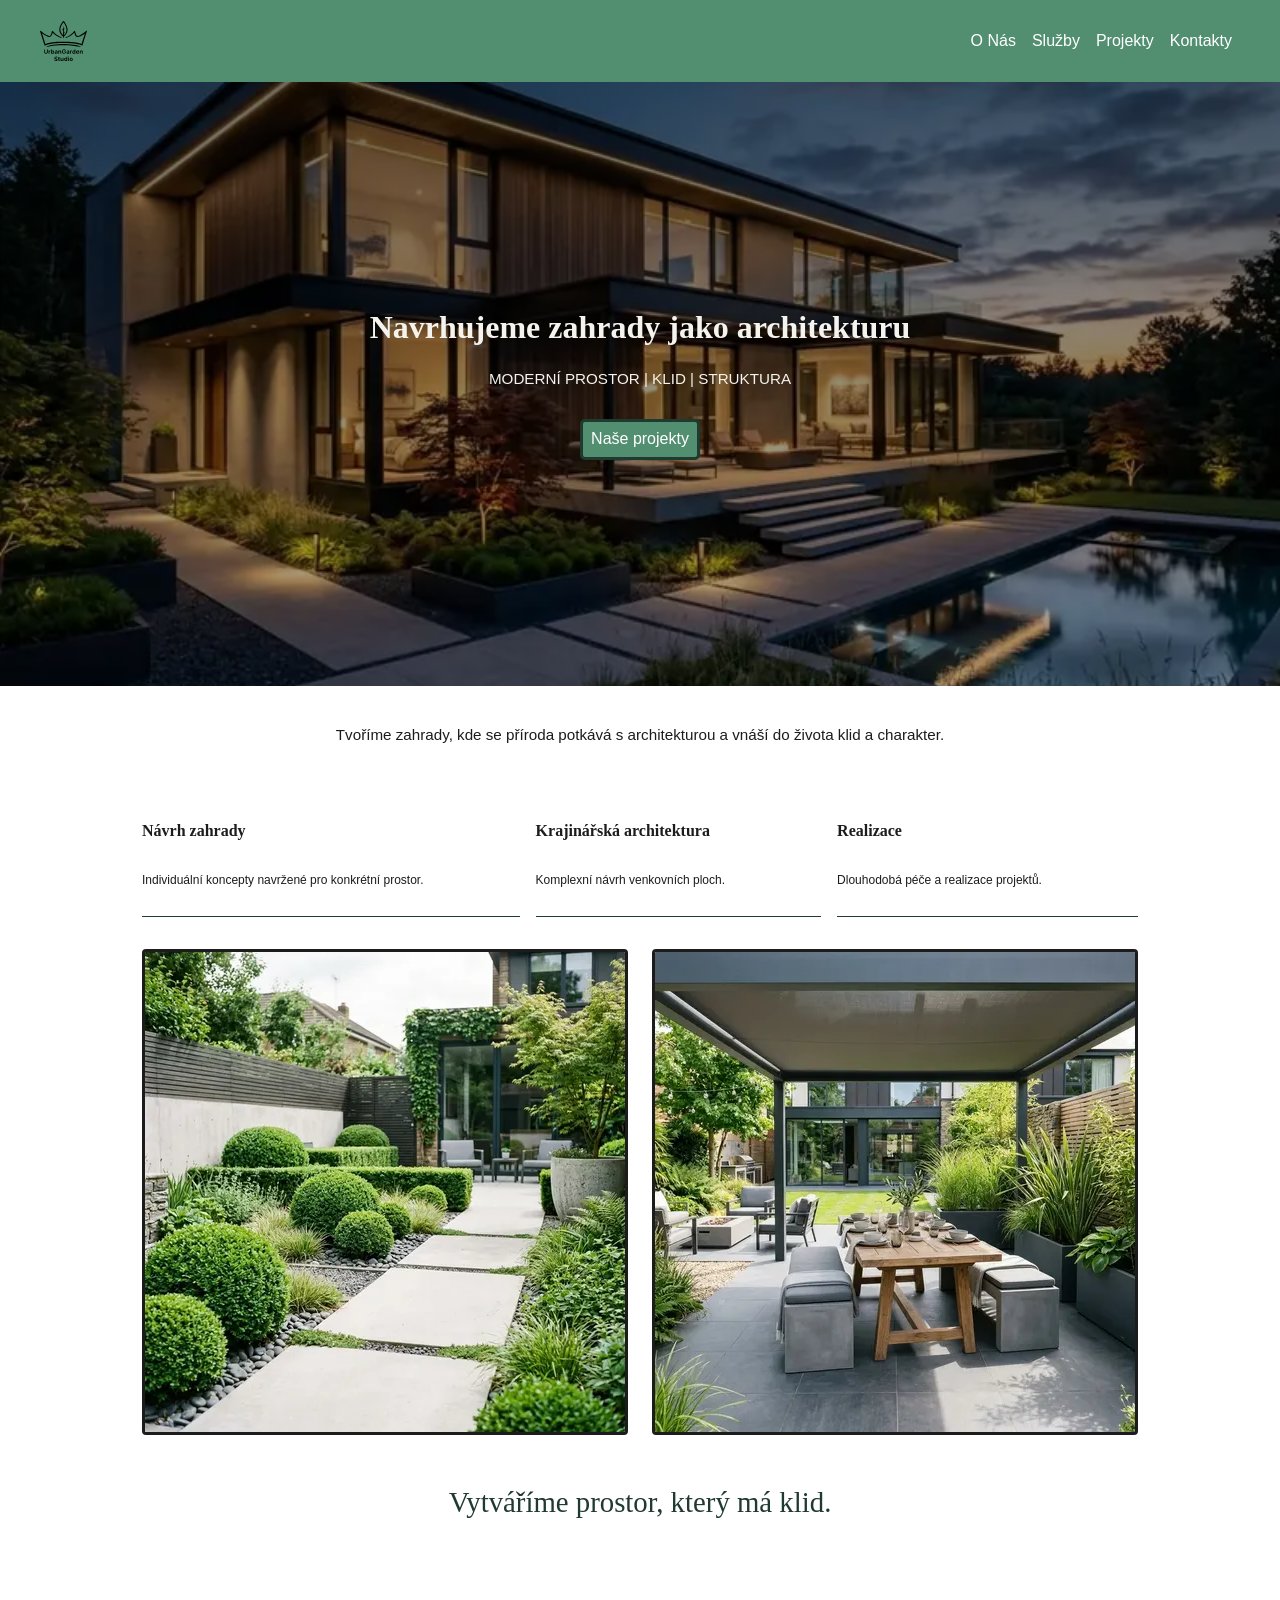
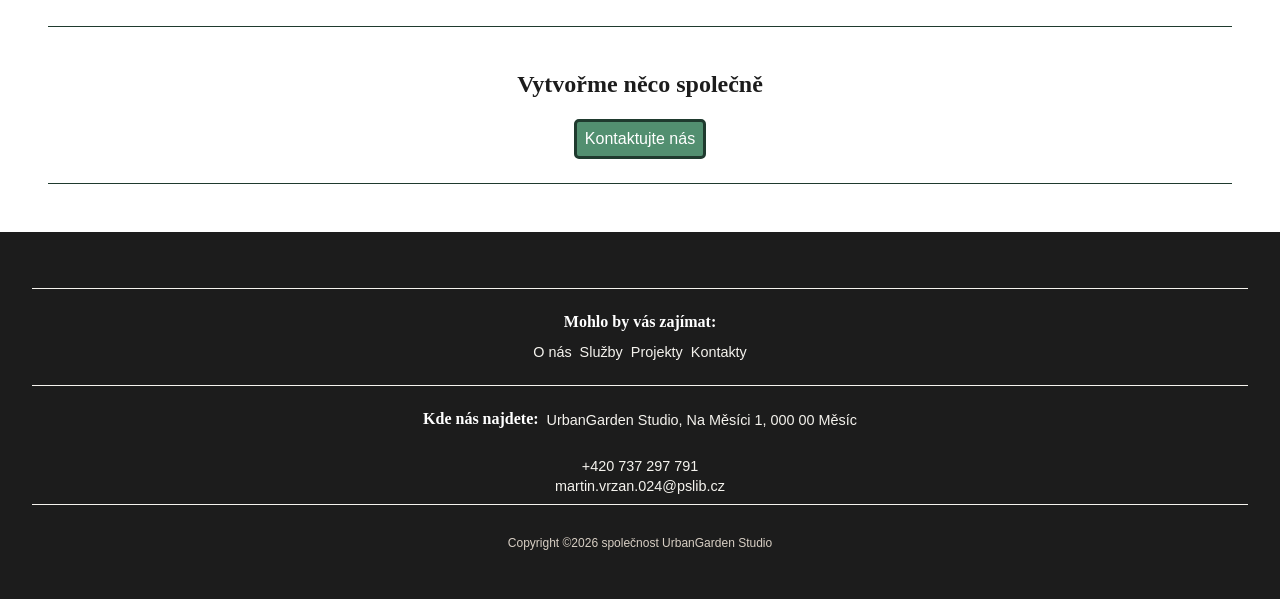
==== commit 5dee1506: "upravy" ====
--- a/index.html
+++ b/index.html
@@ -35,7 +35,6 @@
 
     <main>
         <section class="hero hero--home">
-            <img class="hero__img" src="imgs/hero_home.webp" alt="moderní zahrada">
             <div class="hero__obsah">
                 <h1>Navrhujeme zahrady jako architekturu</h1>
                 <p>MODERNÍ PROSTOR | KLID | STRUKTURA</p>
@@ -58,8 +57,10 @@
                 <p>Dlouhodobá péče a realizace projektů.</p>
             </div>
             <div class="sluzby__obrazky">
-                <div class="sluzby__obrazek-obal"><img class="obrazek" src="imgs/garden_hedges-nahled.webp" alt="keříky"></div>
-                <div class="sluzby__obrazek-obal"><img class="obrazek" src="imgs/garden_patio-nahled.webp" alt="patio"></div>
+                <div class="sluzby__obrazek-obal"><img class="obrazek" src="imgs/garden_hedges-nahled.webp"
+                        alt="keříky"></div>
+                <div class="sluzby__obrazek-obal"><img class="obrazek" src="imgs/garden_patio-nahled.webp" alt="patio">
+                </div>
             </div>
             <cite class="citace">Vytváříme prostor, který má klid.</cite>
         </section>
